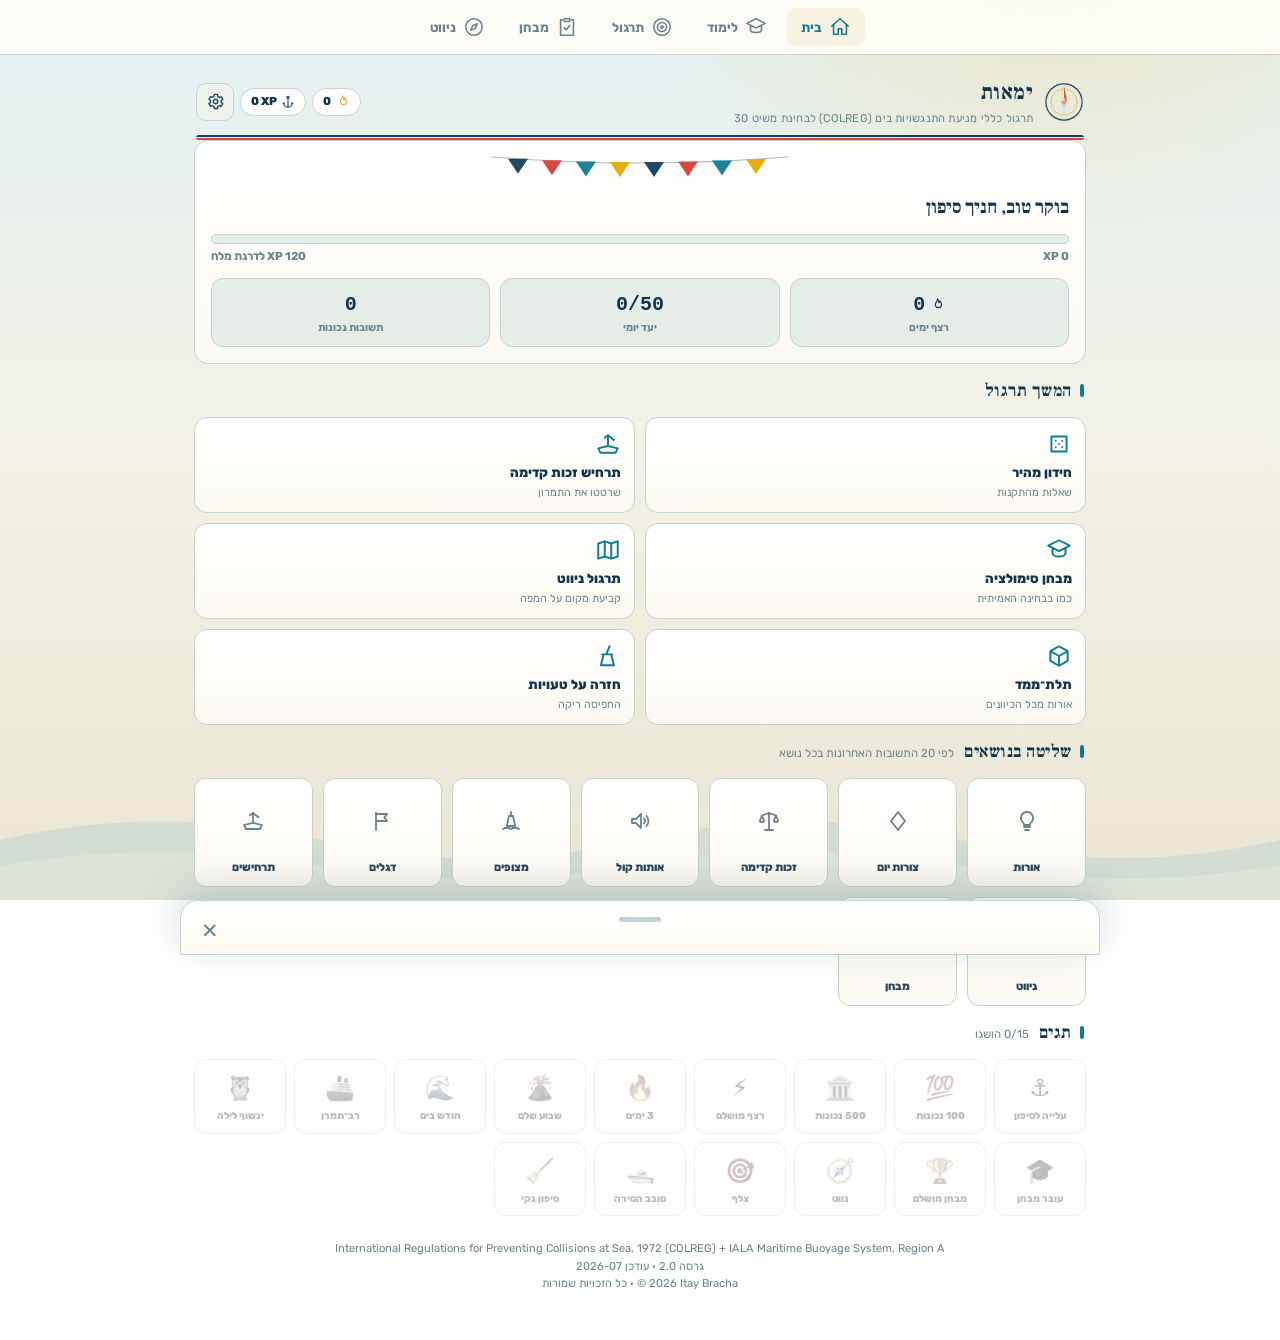
==== index.html @ a681f57c "just a massive overhull [WIP]" ====
<!doctype html>
<html lang="he" dir="rtl" data-theme="ocean">
<head>
<meta charset="utf-8">
<meta name="viewport" content="width=device-width, initial-scale=1, viewport-fit=cover">
<meta name="theme-color" content="#081521">
<meta name="apple-mobile-web-app-capable" content="yes">
<meta name="mobile-web-app-capable" content="yes">
<meta name="apple-mobile-web-app-status-bar-style" content="black-translucent">
<meta name="apple-mobile-web-app-title" content="ימאות">
<title>ימאות — לומדת משיט</title>
<meta name="author" content="Itay Bracha">
<meta name="copyright" content="© 2026 Itay Bracha">
<link rel="manifest" href="manifest.webmanifest">
<link rel="preload" href="fonts/rubik-hebrew.woff2" as="font" type="font/woff2" crossorigin>
<link rel="preload" href="fonts/rubik-latin.woff2" as="font" type="font/woff2" crossorigin>
<link rel="preload" href="fonts/frl-hebrew.woff2" as="font" type="font/woff2" crossorigin>
<link rel="stylesheet" href="css/app.css">
<link rel="icon" href="data:image/svg+xml,%3Csvg xmlns='http://www.w3.org/2000/svg' viewBox='0 0 64 64'%3E%3Crect width='64' height='64' rx='14' fill='%23081521'/%3E%3Ccircle cx='32' cy='32' r='20' fill='none' stroke='%23D9A441' stroke-width='2.5'/%3E%3Cpolygon points='32,12 37,32 32,52 27,32' fill='%23ff3b30'/%3E%3Cpolygon points='32,12 27,32 32,32' fill='%23fff4d6'/%3E%3Cpolygon points='12,32 32,27 52,32 32,37' fill='%2322d07a' opacity='.85'/%3E%3C/svg%3E">
<link rel="apple-touch-icon" href="apple-touch-icon.png">
</head>
<body>

<div class="waves" aria-hidden="true">
  <!-- הגל מחזורי בדיוק (מחזור 360, רוחב 1440): הזזה של 50% נוחתת על תבנית זהה — לולאה חלקה -->
  <svg viewBox="0 0 1440 110" preserveAspectRatio="none">
    <path d="M0,60 c60,-18 120,-18 180,0 c60,18 120,18 180,0 c60,-18 120,-18 180,0 c60,18 120,18 180,0 c60,-18 120,-18 180,0 c60,18 120,18 180,0 c60,-18 120,-18 180,0 c60,18 120,18 180,0 L1440,110 L0,110 Z"
      fill="var(--water-line)" opacity=".45"/>
  </svg>
  <svg class="w2" viewBox="0 0 1440 110" preserveAspectRatio="none">
    <path d="M0,70 c60,-13 120,-13 180,0 c60,13 120,13 180,0 c60,-13 120,-13 180,0 c60,13 120,13 180,0 c60,-13 120,-13 180,0 c60,13 120,13 180,0 c60,-13 120,-13 180,0 c60,13 120,13 180,0 L1440,110 L0,110 Z"
      fill="var(--sea3)" opacity=".7"/>
  </svg>
</div>

<nav class="tabs" id="tabs" role="tablist"></nav>

<div class="wrap">
  <header class="app">
    <svg class="rose" viewBox="0 0 64 64" aria-hidden="true">
      <circle cx="32" cy="32" r="29" fill="none" stroke="#24486a" stroke-width="2"/>
      <circle cx="32" cy="32" r="21" fill="none" stroke="#d9a441" stroke-width="1.4" opacity=".7"/>
      <polygon points="32,6 37,32 32,40 27,32" fill="#ff3b30"/>
      <polygon points="32,6 27,32 32,32" fill="#fff4d6"/>
      <polygon points="32,58 27,32 32,24 37,32" fill="#cfdcea" opacity=".8"/>
      <circle cx="32" cy="32" r="3" fill="#d9a441"/>
    </svg>
    <div>
      <h1>ימאות</h1>
      <p id="subtitle"></p>
    </div>
    <div class="hgrow"></div>
    <div class="hud" id="hud"></div>
  </header>

  <div id="subnav"></div>
  <main id="view" role="main"></main>

  <footer class="app" id="footer"></footer>
</div>

<div class="sheet-back" id="sheetBack"></div>
<div class="sheet" id="sheet" role="dialog" aria-modal="true" aria-labelledby="sheetTitle">
  <button class="close" id="sheetClose" aria-label="סגירה">✕</button>
  <div class="grip"></div>
  <h3 id="sheetTitle"></h3>
  <div id="sheetBody"></div>
</div>

<div id="toasts" aria-live="polite"></div>
<canvas id="confetti" aria-hidden="true"></canvas>

<script src="rules.js"></script>
<script src="js/data/exam-bank.js"></script>
<script src="js/data/figures.js"></script>
<script src="js/data/navdata.js"></script>
<script src="js/core.js"></script>
<script src="js/update.js"></script>
<script src="js/draw.js"></script>
<script src="js/views/home.js"></script>
<script src="js/views/study.js"></script>
<script src="js/views/boat3d.js"></script>
<script src="js/views/marks.js"></script>
<script src="js/views/sounds.js"></script>
<script src="js/views/flags.js"></script>
<script src="js/views/quiz.js"></script>
<script src="js/views/scenarios.js"></script>
<script src="js/views/review.js"></script>
<script src="js/views/exam.js"></script>
<script src="js/views/nav.js"></script>
<script>App.start();</script>
</body>
</html>
---- css/app.css ----
/* ============================================================================
   ימאות — עיצוב ראשי. שלוש ערכות נושא: ocean (כהה), paper (מפה בהירה),
   night (משמרת לילה — אדום, שומר ראיית לילה).
   ========================================================================== */

/* גופנים (SIL Open Font License) — מוטמעים מקומית לעבודה לא-מקוונת.
   Rubik — גוף/ממשק (מעוגל וחם); Suez One — כותרות (תצוגה, אופי של כרזת ים). */
@font-face{
  font-family:'Rubik'; font-style:normal; font-weight:300 900; font-display:swap;
  src:url('../fonts/rubik-hebrew.woff2') format('woff2');
  unicode-range:U+0307-0308,U+0590-05FF,U+200C-2010,U+20AA,U+25CC,U+FB1D-FB4F;
}
@font-face{
  font-family:'Rubik'; font-style:normal; font-weight:300 900; font-display:swap;
  src:url('../fonts/rubik-latin.woff2') format('woff2');
}
@font-face{
  font-family:'Frank Ruhl Libre'; font-style:normal; font-weight:300 900; font-display:swap;
  src:url('../fonts/frl-hebrew.woff2') format('woff2');
  unicode-range:U+0307-0308,U+0590-05FF,U+200C-2010,U+20AA,U+25CC,U+FB1D-FB4F;
}
@font-face{
  font-family:'Frank Ruhl Libre'; font-style:normal; font-weight:300 900; font-display:swap;
  src:url('../fonts/frl-latin.woff2') format('woff2');
}

/* זהות אחת — "רגטה" — בשני מצבים: כהה (ocean) ובהיר (paper).
   אותה משפחת צבעים: נייבי עמוק, טורקיז-ים, אדום-איתות, קצף וחול. */
:root, [data-theme="ocean"]{
  --abyss:#071522; --sea:#0d2231; --sea2:#122c3f; --sea3:#173649;
  --line:#24465c; --brass:#2fb3c9; --brass-dim:#1e7f91; --brass-ink:#04222a;
  --parchment:#eaf3f2; --ink:#c8dbe2; --ink-dim:#7f9aa6;
  --port:#ff5147; --stbd:#2fd58a; --whitelight:#fff4d6; --yellow:#ffcf4d;
  --good:#2fd58a; --good-bg:rgba(47,213,138,.13); --bad:#ff5147; --bad-bg:rgba(255,81,71,.12);
  --info:#4aa3ff; --focus:#2fb3c9;
  --card-grad:linear-gradient(180deg,#122c3f,#0d2231);
  --bg:radial-gradient(55% 38% at 82% -6%, rgba(140,190,225,.14), transparent 60%),
       linear-gradient(180deg,#071522 0%,#0b2233 55%,#0c2030 100%);
  --stage-bg:#04101d; --water:#06283d; --water-line:#0e3a55;
  --tabbar-bg:rgba(7,20,32,.92); --sheet-shadow:0 -10px 40px rgba(0,0,0,.5);
  --scnA:#4aa3ff; --scnB:#ff9f43;
  --rib1:#2fb3c9; --rib2:#ff5147;
  --r:14px; --maxw:920px;
  --font: "Rubik",system-ui,-apple-system,"Segoe UI","Helvetica Neue","Arial Hebrew","Noto Sans Hebrew",Arial,sans-serif;
  --display: "Frank Ruhl Libre","Rubik","Arial Hebrew",serif;
  --mono: ui-monospace,"SF Mono","Cascadia Mono","Consolas",monospace;
}
/* "רגטה" — קיץ ים-תיכוני: לבן-קצף, נייבי עמוק, טורקיז-ים ואדום-איתות */
[data-theme="paper"]{
  --abyss:#e6ece7; --sea:#fdfbf4; --sea2:#ffffff; --sea3:#eef3ec;
  --line:#c4d2d3; --brass:#0e7d94; --brass-dim:#79aeb9; --brass-ink:#ffffff;
  --parchment:#12354d; --ink:#28465c; --ink-dim:#69838f;
  --port:#d6403a; --stbd:#0e8a50; --whitelight:#16405e; --yellow:#e8a800;
  --good:#0e8a50; --good-bg:rgba(14,138,80,.10); --bad:#d6403a; --bad-bg:rgba(214,64,58,.08);
  --info:#1273a8; --focus:#0e7d94;
  --card-grad:linear-gradient(180deg,#ffffff,#fbf9f1);
  --bg:radial-gradient(55% 38% at 82% -6%, rgba(255,205,110,.38), transparent 62%),
       linear-gradient(180deg,#e2f0f2 0%,#f3f2e6 48%,#ebe6d3 100%);
  --stage-bg:#0a1c2c; --water:#bfe0e8; --water-line:#7fb8c9;
  --tabbar-bg:rgba(253,252,246,.94); --sheet-shadow:0 -10px 40px rgba(30,60,80,.18);
  --scnA:#0d5a9e; --scnB:#a34d00;
  --rib1:#16405e; --rib2:#d6403a;
}

*{box-sizing:border-box}
html,body{margin:0;padding:0}
html{scroll-behavior:smooth}
::selection{background:var(--brass);color:var(--brass-ink)}
nav.tabs,.subnav,.btn,.chip,.iconbtn,.seg,.opt,.quick,.tile,.hud{-webkit-user-select:none;user-select:none;-webkit-touch-callout:none}
.ic{vertical-align:-3px;flex:0 0 auto}
body{
  background:var(--bg) fixed;
  color:var(--ink); font-family:var(--font); line-height:1.55;
  -webkit-text-size-adjust:100%; overflow-x:hidden;
  -webkit-tap-highlight-color:transparent;
}
.wrap{max-width:var(--maxw);margin:0 auto;padding:0 14px;
  padding-bottom:calc(84px + env(safe-area-inset-bottom));}
a{color:var(--brass)}
button{touch-action:manipulation}

/* ---------- animated waves backdrop ----------
   חשוב: left:0 מפורש — בדף RTL אלמנט מוחלט ברוחב 200% נצמד לימין,
   וההזזה חושפת קצה "חתוך". העוגן השמאלי + נתיב מחזורי = לולאה חלקה. */
.waves{position:fixed;left:0;right:0;bottom:0;height:96px;z-index:0;pointer-events:none;opacity:.5;overflow:hidden}
.waves svg{position:absolute;left:0;bottom:-8px;width:200%;height:100%;animation:waveslide 18s linear infinite}
.waves svg.w2{animation:waveslide2 26s linear infinite;opacity:.6;bottom:-20px}
@keyframes waveslide{from{transform:translateX(0)}to{transform:translateX(-50%)}}
@keyframes waveslide2{from{transform:translateX(-50%)}to{transform:translateX(0)}}
.wrap,nav.tabs,.sheet,.sheet-back,#toasts{position:relative;z-index:1}

/* ---------- header ---------- */
header.app{display:flex;align-items:center;gap:11px;padding:14px 2px 12px;
  padding-top:calc(14px + env(safe-area-inset-top,0px));position:relative}
/* "סרט הדגלים" — פס כפול בסגנון חולצת מלחים, חתימת העיצוב של האפליקציה */
header.app::after{content:"";position:absolute;inset-inline:2px;bottom:0;height:5px;border-radius:3px;
  background:linear-gradient(180deg,var(--rib1) 0 2px,transparent 2px 3px,var(--rib2) 3px 5px)}
header.app .rose{width:40px;height:40px;flex:0 0 auto;animation:rosewobble 9s ease-in-out infinite}
@keyframes rosewobble{0%,100%{transform:rotate(-4deg)}50%{transform:rotate(5deg)}}
header.app h1{font-size:1.34rem;margin:0;font-family:var(--display);font-weight:800;letter-spacing:.02em;color:var(--parchment)}
header.app p{margin:1px 0 0;font-size:.7rem;color:var(--ink-dim);letter-spacing:.02em}
header.app .hgrow{flex:1}
.hud{display:flex;align-items:center;gap:6px}
.hud .pill{display:flex;align-items:center;gap:4px;font-size:.72rem;font-weight:800;
  color:var(--parchment);background:var(--sea2);border:1px solid var(--line);
  border-radius:999px;padding:4px 10px;white-space:nowrap}
.hud .pill .ico{font-size:.85rem;line-height:1}
.hud .pill.flame .ic{animation:flame 1.6s ease-in-out infinite;color:#ff9f43}
.hud .pill.flame .ico{animation:flame 1.6s ease-in-out infinite}
@keyframes flame{0%,100%{transform:scale(1) rotate(-3deg)}50%{transform:scale(1.18) rotate(4deg)}}
.iconbtn{width:38px;height:38px;border-radius:10px;border:1px solid var(--line);background:var(--sea3);
  color:var(--ink);font-size:1.05rem;cursor:pointer;flex:0 0 auto;display:inline-flex;
  align-items:center;justify-content:center;transition:transform .08s,border-color .15s}
.iconbtn:active{transform:scale(.93)}

/* ---------- bottom tab bar ---------- */
nav.tabs{
  position:fixed;left:0;right:0;bottom:0;z-index:40;
  display:flex;justify-content:center;gap:2px;
  background:var(--tabbar-bg);backdrop-filter:blur(12px);-webkit-backdrop-filter:blur(12px);
  border-top:1px solid var(--line);
  padding:6px 6px calc(6px + env(safe-area-inset-bottom));
}
nav.tabs button{
  flex:1 1 0;max-width:120px;background:none;border:0;color:var(--ink-dim);
  font-family:inherit;font-size:.64rem;font-weight:700;cursor:pointer;
  display:flex;flex-direction:column;align-items:center;gap:3px;
  padding:5px 2px;border-radius:10px;transition:color .15s,background .15s,transform .1s;
  position:relative;
}
nav.tabs button svg{width:22px;height:22px;stroke:currentColor;fill:none;stroke-width:1.7}
nav.tabs button[aria-selected="true"]{color:var(--brass);background:rgba(217,164,65,.10)}
nav.tabs button:active{transform:scale(.94)}
nav.tabs button:focus-visible{outline:2px solid var(--focus);outline-offset:2px}

/* ---------- sub navigation (chips) ---------- */
.subnav{display:flex;gap:6px;overflow-x:auto;padding:4px 2px 10px;scrollbar-width:none;-webkit-overflow-scrolling:touch}
.subnav::-webkit-scrollbar{display:none}
.subnav button{flex:0 0 auto;font-family:inherit;font-size:.78rem;font-weight:700;cursor:pointer;
  border-radius:999px;border:1px solid var(--line);background:var(--sea2);color:var(--ink-dim);
  padding:8px 15px;transition:all .15s;display:flex;align-items:center;gap:5px}
.subnav button[aria-selected="true"]{background:var(--brass);
  border-color:var(--brass);color:var(--brass-ink)}
.subnav button:active{transform:scale(.95)}

/* ---------- view transitions ---------- */
.view-enter{animation:fadeup .28s cubic-bezier(.2,.8,.3,1)}
@keyframes fadeup{from{opacity:0;transform:translateY(10px)}to{opacity:1;transform:none}}
@keyframes pop{0%{transform:scale(.6);opacity:0}70%{transform:scale(1.06)}100%{transform:scale(1);opacity:1}}
@keyframes shake{0%,100%{transform:none}25%{transform:translateX(4px)}75%{transform:translateX(-4px)}}
.shake{animation:shake .3s ease-in-out 2}

/* ---------- generic ---------- */
.section-title{display:flex;align-items:baseline;gap:10px;margin:14px 2px 12px;flex-wrap:wrap}
.section-title h2{font-size:1.08rem;margin:0;color:var(--parchment);font-family:var(--display);font-weight:700;letter-spacing:.03em}
.section-title h2::before{content:"";display:inline-block;width:4px;height:13px;border-radius:2px;
  background:var(--brass);margin-inline-end:8px;vertical-align:-1px}
.section-title .hint{font-size:.72rem;color:var(--ink-dim)}
.card{background:var(--card-grad);border:1px solid var(--line);border-radius:var(--r)}
.muted{color:var(--ink-dim)}
.ref{font-family:var(--mono);font-size:.7rem;color:var(--brass);
  background:rgba(217,164,65,.10);border:1px solid var(--brass-dim);
  padding:1px 7px;border-radius:999px;white-space:nowrap}
.btn{font-family:inherit;font-size:.86rem;font-weight:700;cursor:pointer;
  border-radius:11px;border:1px solid var(--line);background:var(--sea3);color:var(--ink);
  padding:11px 16px;transition:transform .08s,background .15s,border-color .15s;min-height:42px;
  display:inline-flex;align-items:center;justify-content:center;gap:6px}
.btn:active{transform:translateY(1px) scale(.98)}
.btn.primary{background:var(--brass);color:var(--brass-ink);border-color:var(--brass);
  box-shadow:0 1px 2px rgba(0,0,0,.18)}
.btn.ghost{background:transparent}
.btn.mini{font-size:.74rem;padding:6px 12px;min-height:32px}
.btn:focus-visible,button:focus-visible{outline:2px solid var(--focus);outline-offset:2px}
.btn[disabled]{opacity:.45;cursor:default}
.row{display:flex;gap:8px;flex-wrap:wrap;align-items:center}
.grow{flex:1}

/* ---------- tiles / gallery ---------- */
.grid{display:grid;grid-template-columns:repeat(auto-fill,minmax(150px,1fr));gap:10px}
.grid.small{grid-template-columns:repeat(auto-fill,minmax(120px,1fr))}
.tile{cursor:pointer;text-align:center;padding:8px;border-radius:12px;
  background:var(--card-grad);border:1px solid var(--line);
  transition:transform .12s,border-color .15s,box-shadow .15s;position:relative}
.tile:hover{border-color:var(--brass-dim);transform:translateY(-2px)}
.tile:active{transform:scale(.97)}
.tile[aria-current="true"]{border-color:var(--brass);box-shadow:0 0 0 1px var(--brass) inset}
.tile svg{width:100%;height:88px;display:block}
.tile .nm{font-size:.74rem;font-weight:700;margin-top:4px;color:var(--ink)}
.tile .mastery{position:absolute;top:6px;inset-inline-start:6px;width:9px;height:9px;border-radius:50%;
  background:var(--line)}
.tile .mastery.m1{background:var(--yellow)}.tile .mastery.m2{background:var(--good)}
.flagtile .flagimg{padding:10px 14px 4px}
.flagtile .flagimg svg{height:auto;width:100%;filter:drop-shadow(0 1px 2px rgba(0,0,0,.4))}

/* segmented toggle */
.seg{display:inline-flex;background:var(--abyss);border:1px solid var(--line);border-radius:11px;padding:3px;gap:2px}
.seg button{border:0;background:none;color:var(--ink-dim);font-family:inherit;font-weight:700;
  font-size:.8rem;padding:8px 15px;border-radius:8px;cursor:pointer;transition:background .15s,color .15s}
.seg button[aria-pressed="true"]{background:var(--sea3);color:var(--parchment)}

.detail{padding:14px;margin-top:12px}
.detail .stage{border-radius:12px;overflow:hidden;border:1px solid var(--line);background:var(--stage-bg)}
.detail .stage svg{display:block;width:100%;height:auto}
.detail h3{margin:.6em 0 .2em;font-size:1.05rem;color:var(--parchment);font-family:var(--display);font-weight:700}
.detail .sum{font-size:.9rem}
.detail .tip{font-size:.82rem;background:rgba(217,164,65,.08);border:1px solid var(--brass-dim);
  border-radius:10px;padding:9px 12px;margin-top:10px;color:var(--parchment)}
.clickhint{font-size:.72rem;color:var(--ink-dim);text-align:center;margin:8px 0 2px}

/* hot (clickable signal) */
.nf-hot{cursor:pointer}
.nf-hot:hover .nf-halo,.nf-hot:focus .nf-halo{opacity:.85}
.nf-hot:focus{outline:none}
.nf-hot:focus-visible{outline:2px solid var(--focus)}
.nf-halo{opacity:.5}
[data-mode="day"] .nf-light{opacity:.13}
[data-mode="night"] .nf-shape{opacity:.13}

/* ---------- sounds ---------- */
.sound-card{padding:14px;display:flex;flex-direction:column;gap:8px}
.pattern{font-family:var(--mono);font-size:1.7rem;letter-spacing:.18em;color:var(--whitelight)}
.sound-card .meaning{font-size:.9rem}
.pattern .beep{display:inline-block}
.pattern .beep.on{animation:pop .2s}

/* ---------- quiz ---------- */
.quiz{padding:16px;margin-top:8px}
.quiz .scorebar{display:flex;justify-content:space-between;align-items:center;font-size:.78rem;color:var(--ink-dim);margin-bottom:10px;gap:8px;flex-wrap:wrap}
.quiz .qtext{font-size:1.04rem;font-weight:700;color:var(--parchment);margin:4px 0 12px;text-wrap:balance}
.quiz .visual{border:1px solid var(--line);border-radius:12px;background:var(--stage-bg);margin-bottom:12px;overflow:hidden}
.quiz .visual svg{display:block;width:100%;height:auto;max-height:240px}
.opt{display:block;width:100%;text-align:right;margin:7px 0;padding:12px 14px;border-radius:11px;
  border:1px solid var(--line);background:var(--sea3);color:var(--ink);font-family:inherit;
  font-size:.9rem;cursor:pointer;transition:background .12s,border-color .12s,transform .08s;min-height:44px}
.opt:hover{border-color:var(--brass-dim)}
.opt:active{transform:scale(.99)}
.opt:disabled{cursor:default}
.opt.correct{background:var(--good-bg);border-color:var(--good);color:var(--parchment);animation:pop .3s}
.opt.wrong{background:var(--bad-bg);border-color:var(--bad);color:var(--parchment)}
.explain{margin-top:12px;padding:12px;border-radius:11px;background:var(--abyss);border:1px solid var(--line);font-size:.86rem}
.explain .lbl{font-weight:800;color:var(--brass);font-size:.78rem;letter-spacing:.04em}
.topicpill{font-size:.68rem;font-family:var(--mono);color:var(--ink-dim);border:1px solid var(--line);padding:1px 7px;border-radius:999px;white-space:nowrap}
.combo{font-weight:900;color:var(--brass);animation:pop .35s}

/* ---------- scenarios ---------- */
.board{border:1px solid var(--line);border-radius:14px;overflow:hidden;background:var(--water);touch-action:none;position:relative}
.board svg{display:block;width:100%;height:auto}
.board .windovl{position:absolute;inset:0;width:100%;height:100%;pointer-events:none}
.scn-head{display:flex;align-items:center;gap:8px;justify-content:space-between;margin:4px 2px 10px}
.scn-head .t{font-weight:800;color:var(--parchment);font-size:.92rem}
.typesel{margin:0 2px 4px;border:1px solid var(--line);border-radius:11px;background:var(--sea);overflow:hidden}
.typesel summary{cursor:pointer;padding:10px 12px;font-size:.82rem;font-weight:700;color:var(--ink);list-style:none}
.typesel summary::-webkit-details-marker{display:none}
.typesel summary::before{content:"▾ ";color:var(--brass)}
.typesel[open] summary::before{content:"▴ "}
.chipbar{display:flex;flex-wrap:wrap;gap:6px;padding:0 12px 4px}
.chip{font-family:inherit;font-size:.74rem;font-weight:700;cursor:pointer;border-radius:999px;
  border:1px solid var(--line);background:var(--abyss);color:var(--ink-dim);padding:7px 12px;transition:all .12s;min-height:32px;
  display:inline-flex;align-items:center;gap:5px}
.chip[aria-pressed="true"]{background:rgba(217,164,65,.16);border-color:var(--brass);color:var(--parchment)}
.spd{display:flex;align-items:center;gap:10px;margin:12px 2px 0;font-size:.8rem;font-weight:700;color:var(--ink-dim)}
.spd input[type=range]{flex:1;accent-color:var(--brass);max-width:260px;min-height:30px}
.spd .val{font-family:var(--mono);color:var(--parchment);min-width:34px}
.verdict{margin-top:10px;padding:11px 14px;border-radius:11px;font-weight:800;text-align:center;display:none}
.verdict.show{display:block;animation:fadeup .25s}
.verdict.safe{background:var(--good-bg);border:1px solid var(--good);color:var(--parchment)}
.verdict.hit{background:var(--bad-bg);border:1px solid var(--bad);color:var(--parchment)}
.verdict .evtop{font-size:1rem;margin-bottom:10px}
.evgrid{display:grid;grid-template-columns:1fr 1fr;gap:10px;margin-bottom:8px}
.evcol{background:rgba(0,0,0,.20);border:1px solid var(--line);border-radius:10px;padding:9px;text-align:right}
[data-theme="paper"] .evcol{background:rgba(255,255,255,.35)}
.evhead{font-weight:800;font-size:.8rem;margin-bottom:7px;line-height:1.3}
.chk{display:flex;gap:7px;align-items:flex-start;font-size:.8rem;font-weight:600;margin:5px 0;text-align:right}
.chk.ok{color:var(--good)}.chk.no{color:var(--bad)}
.chk>span:first-child{flex:0 0 auto;font-weight:900}
@media(max-width:520px){.evgrid{grid-template-columns:1fr}}

/* ---------- exam ---------- */
.exam-timer{font-family:var(--mono);font-weight:800;font-size:1rem;color:var(--parchment)}
.exam-timer.low{color:var(--bad);animation:flame 1s infinite}
.exam-prog{height:6px;border-radius:3px;background:var(--abyss);overflow:hidden;margin:8px 0}
.exam-prog>div{height:100%;background:var(--brass);border-radius:3px;transition:width .3s}
.exam-nav{display:flex;gap:5px;flex-wrap:wrap;margin-top:10px}
.exam-nav button{width:34px;height:34px;border-radius:8px;border:1px solid var(--line);background:var(--sea2);
  color:var(--ink-dim);font-family:var(--mono);font-size:.72rem;font-weight:700;cursor:pointer}
.exam-nav button.answered{background:var(--sea3);color:var(--parchment);border-color:var(--brass-dim)}
.exam-nav button.current{border-color:var(--brass);color:var(--brass)}
.exam-nav button.flagged::after{content:"⚑";position:relative;top:-1px;color:var(--yellow);font-size:.6rem}
.bigscore{font-size:2.6rem;font-weight:800;text-align:center;margin:6px 0;font-family:var(--display)}
.bigscore.pass{color:var(--good)}.bigscore.fail{color:var(--bad)}

/* ---------- home / progress ---------- */
.hero{padding:16px;display:flex;flex-direction:column;gap:12px}
.hero .greet{font-size:1.18rem;font-family:var(--display);font-weight:700;color:var(--parchment)}
.statrow{display:grid;grid-template-columns:repeat(3,1fr);gap:10px}
.stat{background:var(--abyss);border:1px solid var(--line);border-radius:12px;padding:10px;text-align:center}
.stat .v{font-size:1.25rem;font-weight:900;color:var(--parchment);font-family:var(--mono);
  display:flex;align-items:center;justify-content:center;gap:5px}
.stat .l{font-size:.66rem;color:var(--ink-dim);font-weight:700}
.xpbar{height:10px;border-radius:5px;background:var(--abyss);border:1px solid var(--line);overflow:hidden}
.xpbar>div{height:100%;background:var(--brass);transition:width .6s cubic-bezier(.2,.8,.3,1)}
.ranklabel{display:flex;justify-content:space-between;font-size:.72rem;color:var(--ink-dim);font-weight:700;margin-top:4px}
.ring{position:relative;width:74px;height:74px;margin:0 auto}
.ring > svg{transform:rotate(-90deg)}   /* רק טבעת ההתקדמות — לא אייקון שבמרכזה */
.ring .pct{position:absolute;inset:0;display:flex;align-items:center;justify-content:center;
  font-size:.82rem;font-weight:900;color:var(--parchment);font-family:var(--mono)}
.topicgrid{display:grid;grid-template-columns:repeat(auto-fill,minmax(104px,1fr));gap:10px}
.topiccard{background:var(--card-grad);border:1px solid var(--line);border-radius:12px;padding:10px 6px;text-align:center;cursor:pointer;transition:transform .1s}
.topiccard:active{transform:scale(.96)}
.topiccard .tn{font-size:.7rem;font-weight:800;color:var(--ink);margin-top:6px}
.badgegrid{display:grid;grid-template-columns:repeat(auto-fill,minmax(86px,1fr));gap:8px}
.badge{background:var(--card-grad);border:1px solid var(--line);border-radius:12px;padding:10px 4px;text-align:center;opacity:.35;filter:grayscale(.8)}
.badge.earned{opacity:1;filter:none;border-color:var(--brass-dim);animation:pop .4s}
.badge .bi{font-size:1.5rem}
.badge .bn{font-size:.62rem;font-weight:800;color:var(--ink);margin-top:3px;line-height:1.25}
.quickgrid{display:grid;grid-template-columns:1fr 1fr;gap:10px}
.quick{display:flex;flex-direction:column;align-items:flex-start;gap:6px;padding:13px;border-radius:13px;
  border:1px solid var(--line);background:var(--card-grad);cursor:pointer;color:var(--ink);
  font-family:inherit;text-align:right;transition:transform .1s,border-color .15s;min-height:74px}
.quick:active{transform:scale(.97)}
.quick .qi{font-size:1.3rem}
.quick .qt{font-size:.82rem;font-weight:800;color:var(--parchment)}
.quick .qd{font-size:.68rem;color:var(--ink-dim)}

/* ---------- nav (chart) ---------- */
.chartwrap{border:1px solid var(--line);border-radius:14px;overflow:hidden;background:#bcd9e4;touch-action:none;position:relative}
.chartwrap svg{display:block;width:100%;height:auto}
.chart-hud{position:absolute;top:8px;inset-inline-start:8px;display:flex;flex-direction:column;gap:4px;pointer-events:none}
.chart-hud .hudline{background:rgba(8,21,33,.82);color:#ece3ce;font-family:var(--mono);font-size:.72rem;
  font-weight:700;border-radius:8px;padding:4px 9px;backdrop-filter:blur(4px)}
.toolrow{display:flex;gap:6px;overflow-x:auto;padding:10px 2px;scrollbar-width:none}
.toolrow::-webkit-scrollbar{display:none}
.toolrow .btn{flex:0 0 auto}
.navfield{display:flex;align-items:center;gap:8px;font-size:.84rem;font-weight:700;color:var(--ink)}
.navfield input,.navfield select{font-family:var(--mono);font-size:1rem;font-weight:700;background:var(--abyss);
  border:1px solid var(--line);color:var(--parchment);border-radius:9px;padding:9px 10px;width:100%;min-height:44px}
.navfield input:focus{outline:2px solid var(--focus);border-color:var(--brass)}

/* ---------- 3D viewer ---------- */
.viewer3d{border:1px solid var(--line);border-radius:14px;overflow:hidden;background:#04101d;touch-action:none;position:relative}
.viewer3d canvas{display:block;width:100%;height:auto}
.viewer3d .bearing{position:absolute;top:8px;inset-inline-start:10px;font-family:var(--mono);font-size:.78rem;
  font-weight:800;color:#ece3ce;background:rgba(8,21,33,.8);border-radius:8px;padding:4px 10px;pointer-events:none}

/* ---------- bottom sheet ---------- */
.sheet-back{position:fixed;inset:0;background:rgba(3,9,16,.6);backdrop-filter:blur(2px);
  z-index:60;display:none;opacity:0;transition:opacity .2s}
.sheet-back.show{display:block;opacity:1}
.sheet{position:fixed;left:0;right:0;bottom:0;z-index:61;max-width:var(--maxw);margin:0 auto;
  background:var(--card-grad);border:1px solid var(--line);
  border-radius:18px 18px 0 0;padding:16px 18px calc(20px + env(safe-area-inset-bottom));
  transform:translateY(100%);transition:transform .25s cubic-bezier(.2,.8,.2,1);
  box-shadow:var(--sheet-shadow);max-height:82vh;overflow-y:auto;overscroll-behavior:contain}
.sheet.show{transform:translateY(0)}
.sheet .grip{width:42px;height:5px;border-radius:3px;background:var(--line);margin:0 auto 12px}
.sheet h3{margin:0 0 6px;color:var(--parchment);font-size:1.05rem;font-family:var(--display);font-weight:700}
.sheet p{margin:6px 0;font-size:.9rem}
.sheet .close{position:absolute;top:12px;left:14px;background:none;border:0;color:var(--ink-dim);font-size:1.3rem;cursor:pointer;padding:6px}

/* settings rows */
.setrow{display:flex;align-items:center;justify-content:space-between;gap:10px;padding:11px 0;border-bottom:1px solid var(--line)}
.setrow:last-child{border-bottom:0}
.setrow .sl{font-size:.88rem;font-weight:700;color:var(--ink)}
.setrow .sd{font-size:.7rem;color:var(--ink-dim)}
/* דגלוני רגטה (בכרטיס הבית) */
.bunting{display:block;width:min(300px,70%);margin:-4px auto 2px;opacity:.95}

/* ---------- toasts ---------- */
#toasts{position:fixed;top:calc(10px + env(safe-area-inset-top));left:0;right:0;z-index:80;
  display:flex;flex-direction:column;align-items:center;gap:8px;pointer-events:none}
.toast{background:var(--card-grad);border:1px solid var(--brass-dim);color:var(--parchment);
  border-radius:999px;padding:9px 18px;font-size:.84rem;font-weight:800;
  box-shadow:0 6px 24px rgba(0,0,0,.4);animation:toastin .3s cubic-bezier(.2,.8,.3,1);display:flex;gap:7px;align-items:center}
.toast.out{animation:toastout .3s forwards}
@keyframes toastin{from{opacity:0;transform:translateY(-16px) scale(.9)}to{opacity:1;transform:none}}
@keyframes toastout{to{opacity:0;transform:translateY(-16px) scale(.9)}}

/* confetti canvas */
#confetti{position:fixed;inset:0;z-index:90;pointer-events:none}

footer.app{text-align:center;font-size:.7rem;color:var(--ink-dim);padding:24px 0 8px}

/* ---------- desktop ---------- */
@media (min-width:760px){
  nav.tabs{top:0;bottom:auto;border-top:0;border-bottom:1px solid var(--line);padding:8px;gap:6px}
  nav.tabs button{flex:0 0 auto;flex-direction:row;font-size:.82rem;gap:7px;padding:8px 14px}
  .wrap{padding-top:64px;padding-bottom:40px}
  header.app{padding-top:12px}
  .waves{height:150px}
}
@media (prefers-reduced-motion:reduce){
  *{transition:none!important;animation:none!important}
  html{scroll-behavior:auto}
}
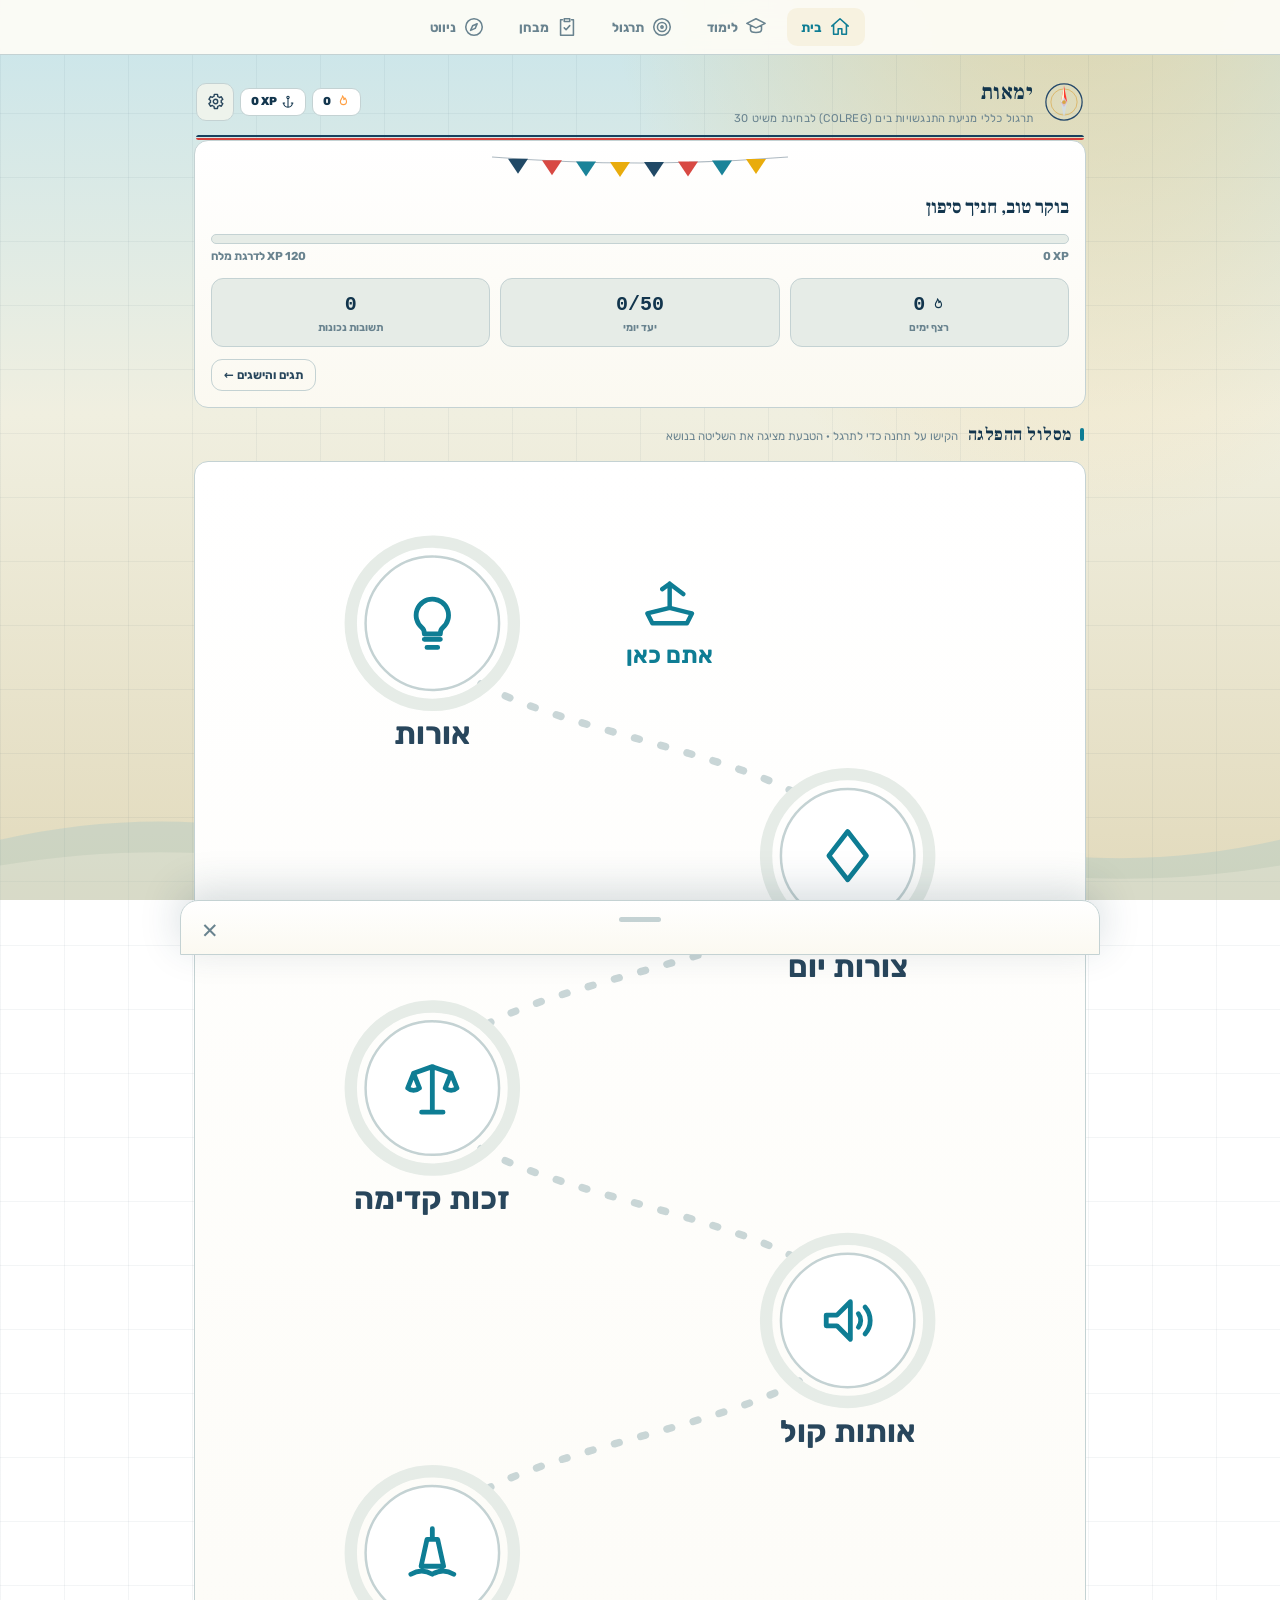
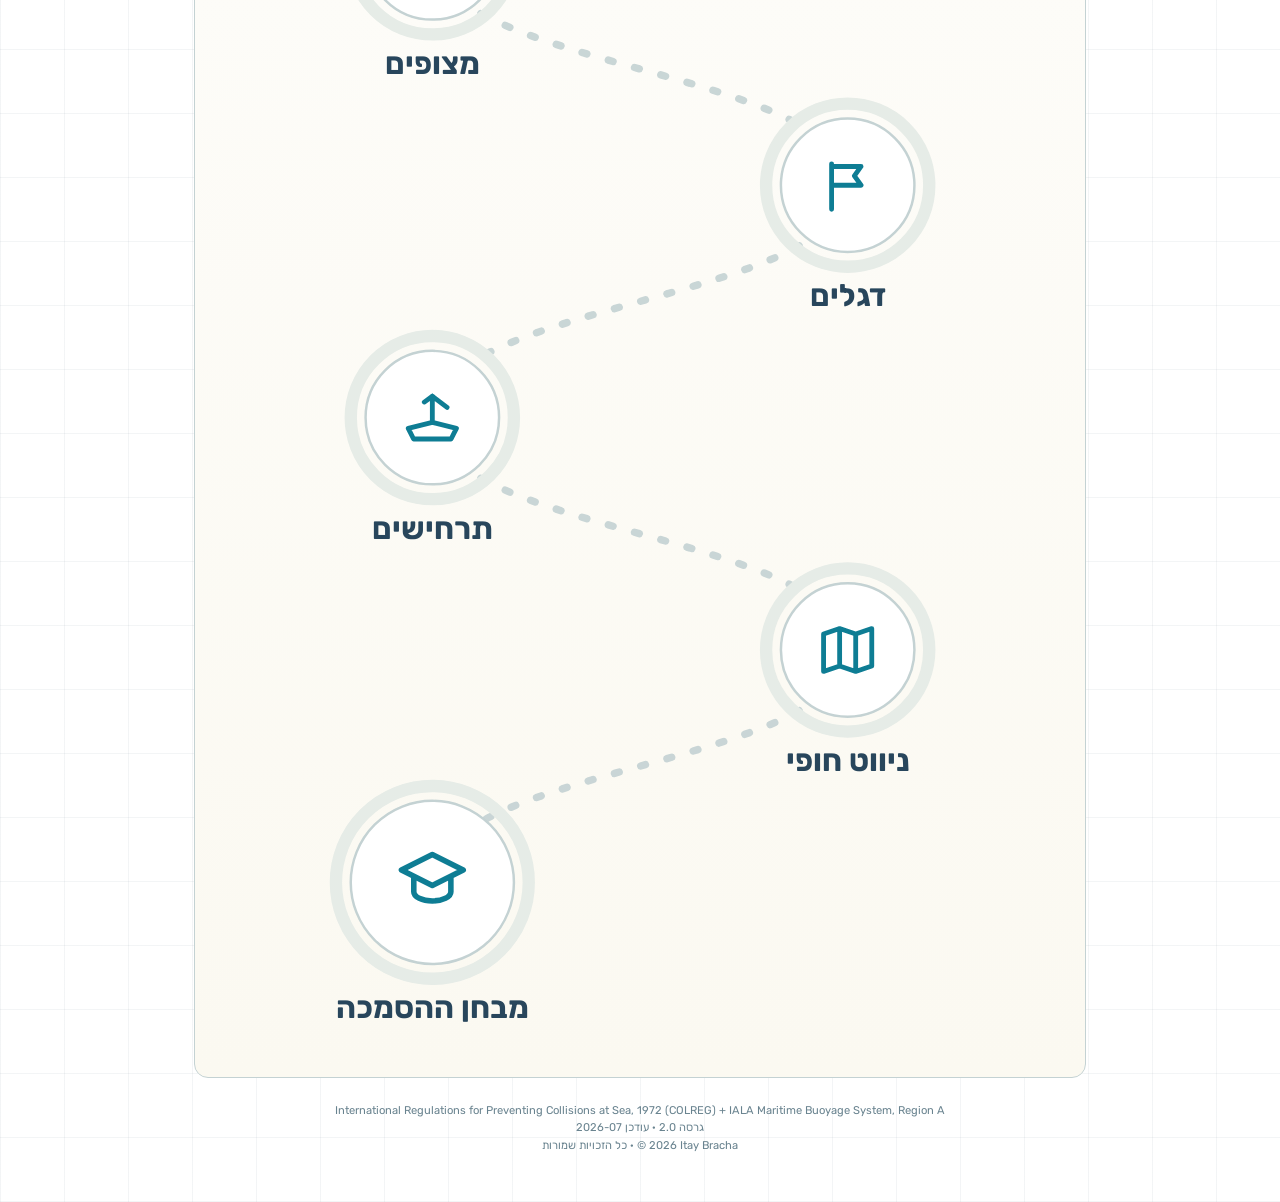
==== commit 639edb7d: "some QA updates" ====
--- a/index.html
+++ b/index.html
@@ -73,12 +73,12 @@
 <script src="rules.js"></script>
 <script src="js/data/exam-bank.js"></script>
 <script src="js/data/figures.js"></script>
+<script src="js/data/figures-img.js"></script>
 <script src="js/data/navdata.js"></script>
 <script src="js/core.js"></script>
 <script src="js/update.js"></script>
 <script src="js/draw.js"></script>
 <script src="js/views/home.js"></script>
-<script src="js/views/study.js"></script>
 <script src="js/views/boat3d.js"></script>
 <script src="js/views/marks.js"></script>
 <script src="js/views/sounds.js"></script>
--- a/css/app.css
+++ b/css/app.css
@@ -34,8 +34,10 @@
   --good:#2fd58a; --good-bg:rgba(47,213,138,.13); --bad:#ff5147; --bad-bg:rgba(255,81,71,.12);
   --info:#4aa3ff; --focus:#2fb3c9;
   --card-grad:linear-gradient(180deg,#122c3f,#0d2231);
-  --bg:radial-gradient(55% 38% at 82% -6%, rgba(140,190,225,.14), transparent 60%),
-       linear-gradient(180deg,#071522 0%,#0b2233 55%,#0c2030 100%);
+  --bg:repeating-linear-gradient(90deg, rgba(150,200,230,.045) 0 1px, transparent 1px 64px),
+       repeating-linear-gradient(0deg, rgba(150,200,230,.045) 0 1px, transparent 1px 64px),
+       radial-gradient(62% 44% at 84% -8%, rgba(150,200,235,.22), transparent 60%),
+       linear-gradient(180deg,#071522 0%,#0d2536 55%,#0c2030 100%);
   --stage-bg:#04101d; --water:#06283d; --water-line:#0e3a55;
   --tabbar-bg:rgba(7,20,32,.92); --sheet-shadow:0 -10px 40px rgba(0,0,0,.5);
   --scnA:#4aa3ff; --scnB:#ff9f43;
@@ -54,8 +56,11 @@
   --good:#0e8a50; --good-bg:rgba(14,138,80,.10); --bad:#d6403a; --bad-bg:rgba(214,64,58,.08);
   --info:#1273a8; --focus:#0e7d94;
   --card-grad:linear-gradient(180deg,#ffffff,#fbf9f1);
-  --bg:radial-gradient(55% 38% at 82% -6%, rgba(255,205,110,.38), transparent 62%),
-       linear-gradient(180deg,#e2f0f2 0%,#f3f2e6 48%,#ebe6d3 100%);
+  /* רקע "מפה ימית": רשת קווי אורך/רוחב עדינה + זוהר שמש + שיפוע שמיים→חול */
+  --bg:repeating-linear-gradient(90deg, rgba(18,53,77,.05) 0 1px, transparent 1px 64px),
+       repeating-linear-gradient(0deg, rgba(18,53,77,.05) 0 1px, transparent 1px 64px),
+       radial-gradient(62% 44% at 84% -8%, rgba(255,190,80,.5), transparent 62%),
+       linear-gradient(180deg,#c8e5eb 0%,#f0efe0 46%,#e2dabc 100%);
   --stage-bg:#0a1c2c; --water:#bfe0e8; --water-line:#7fb8c9;
   --tabbar-bg:rgba(253,252,246,.94); --sheet-shadow:0 -10px 40px rgba(30,60,80,.18);
   --scnA:#0d5a9e; --scnB:#a34d00;
@@ -103,7 +108,7 @@
 .hud{display:flex;align-items:center;gap:6px}
 .hud .pill{display:flex;align-items:center;gap:4px;font-size:.72rem;font-weight:800;
   color:var(--parchment);background:var(--sea2);border:1px solid var(--line);
-  border-radius:999px;padding:4px 10px;white-space:nowrap}
+  border-radius:9px;padding:4px 10px;white-space:nowrap}
 .hud .pill .ico{font-size:.85rem;line-height:1}
 .hud .pill.flame .ic{animation:flame 1.6s ease-in-out infinite;color:#ff9f43}
 .hud .pill.flame .ico{animation:flame 1.6s ease-in-out infinite}
@@ -133,19 +138,26 @@
 nav.tabs button:active{transform:scale(.94)}
 nav.tabs button:focus-visible{outline:2px solid var(--focus);outline-offset:2px}
 
-/* ---------- sub navigation (chips) ---------- */
-.subnav{display:flex;gap:6px;overflow-x:auto;padding:4px 2px 10px;scrollbar-width:none;-webkit-overflow-scrolling:touch}
-.subnav::-webkit-scrollbar{display:none}
-.subnav button{flex:0 0 auto;font-family:inherit;font-size:.78rem;font-weight:700;cursor:pointer;
-  border-radius:999px;border:1px solid var(--line);background:var(--sea2);color:var(--ink-dim);
-  padding:8px 15px;transition:all .15s;display:flex;align-items:center;gap:5px}
-.subnav button[aria-selected="true"]{background:var(--brass);
-  border-color:var(--brass);color:var(--brass-ink)}
-.subnav button:active{transform:scale(.95)}
-
-/* ---------- view transitions ---------- */
+/* ---------- sub navigation ----------
+   לשוניות עם קו תחתון (ולא "גלולות") — מראה עריכתי נקי; עוטפות ולא נגללות */
+.subnav{display:flex;gap:2px;flex-wrap:wrap;padding:0 2px;margin-bottom:12px;
+  border-bottom:1px solid var(--line)}
+.subnav button{flex:0 0 auto;font-family:inherit;font-size:.8rem;font-weight:700;cursor:pointer;
+  border:0;background:none;color:var(--ink-dim);position:relative;
+  padding:9px 10px 11px;transition:color .15s;display:flex;align-items:center;gap:6px}
+.subnav button[aria-selected="true"]{color:var(--parchment)}
+.subnav button[aria-selected="true"] .ic{color:var(--brass)}
+.subnav button[aria-selected="true"]::after{content:"";position:absolute;bottom:-1px;inset-inline:8px;
+  height:3px;border-radius:2px 2px 0 0;background:var(--brass)}
+.subnav button:active{transform:scale(.96)}
+
+/* ---------- view transitions (מעברי מסך כמו באפליקציה) ---------- */
 .view-enter{animation:fadeup .28s cubic-bezier(.2,.8,.3,1)}
+.view-slide-left{animation:slideL .32s cubic-bezier(.2,.8,.3,1)}
+.view-slide-right{animation:slideR .32s cubic-bezier(.2,.8,.3,1)}
 @keyframes fadeup{from{opacity:0;transform:translateY(10px)}to{opacity:1;transform:none}}
+@keyframes slideL{from{opacity:0;transform:translateX(-30px)}to{opacity:1;transform:none}}
+@keyframes slideR{from{opacity:0;transform:translateX(30px)}to{opacity:1;transform:none}}
 @keyframes pop{0%{transform:scale(.6);opacity:0}70%{transform:scale(1.06)}100%{transform:scale(1);opacity:1}}
 @keyframes shake{0%,100%{transform:none}25%{transform:translateX(4px)}75%{transform:translateX(-4px)}}
 .shake{animation:shake .3s ease-in-out 2}
@@ -159,8 +171,8 @@
 .card{background:var(--card-grad);border:1px solid var(--line);border-radius:var(--r)}
 .muted{color:var(--ink-dim)}
 .ref{font-family:var(--mono);font-size:.7rem;color:var(--brass);
-  background:rgba(217,164,65,.10);border:1px solid var(--brass-dim);
-  padding:1px 7px;border-radius:999px;white-space:nowrap}
+  background:transparent;border:1px solid var(--brass-dim);
+  padding:1px 7px;border-radius:6px;white-space:nowrap}
 .btn{font-family:inherit;font-size:.86rem;font-weight:700;cursor:pointer;
   border-radius:11px;border:1px solid var(--line);background:var(--sea3);color:var(--ink);
   padding:11px 16px;transition:transform .08s,background .15s,border-color .15s;min-height:42px;
@@ -239,7 +251,7 @@
 .opt.wrong{background:var(--bad-bg);border-color:var(--bad);color:var(--parchment)}
 .explain{margin-top:12px;padding:12px;border-radius:11px;background:var(--abyss);border:1px solid var(--line);font-size:.86rem}
 .explain .lbl{font-weight:800;color:var(--brass);font-size:.78rem;letter-spacing:.04em}
-.topicpill{font-size:.68rem;font-family:var(--mono);color:var(--ink-dim);border:1px solid var(--line);padding:1px 7px;border-radius:999px;white-space:nowrap}
+.topicpill{font-size:.68rem;font-family:var(--mono);color:var(--ink-dim);border:1px solid var(--line);padding:1px 7px;border-radius:6px;white-space:nowrap}
 .combo{font-weight:900;color:var(--brass);animation:pop .35s}
 
 /* ---------- scenarios ---------- */
@@ -254,10 +266,11 @@
 .typesel summary::before{content:"▾ ";color:var(--brass)}
 .typesel[open] summary::before{content:"▴ "}
 .chipbar{display:flex;flex-wrap:wrap;gap:6px;padding:0 12px 4px}
-.chip{font-family:inherit;font-size:.74rem;font-weight:700;cursor:pointer;border-radius:999px;
-  border:1px solid var(--line);background:var(--abyss);color:var(--ink-dim);padding:7px 12px;transition:all .12s;min-height:32px;
+/* תגיות מרובעות-עדינות (כמו תוויות במפה) במקום גלולות */
+.chip{font-family:inherit;font-size:.74rem;font-weight:700;cursor:pointer;border-radius:7px;
+  border:1px solid var(--line);background:var(--sea2);color:var(--ink-dim);padding:7px 11px;transition:all .12s;min-height:32px;
   display:inline-flex;align-items:center;gap:5px}
-.chip[aria-pressed="true"]{background:rgba(217,164,65,.16);border-color:var(--brass);color:var(--parchment)}
+.chip[aria-pressed="true"]{background:var(--brass);border-color:var(--brass);color:var(--brass-ink)}
 .spd{display:flex;align-items:center;gap:10px;margin:12px 2px 0;font-size:.8rem;font-weight:700;color:var(--ink-dim)}
 .spd input[type=range]{flex:1;accent-color:var(--brass);max-width:260px;min-height:30px}
 .spd .val{font-family:var(--mono);color:var(--parchment);min-width:34px}
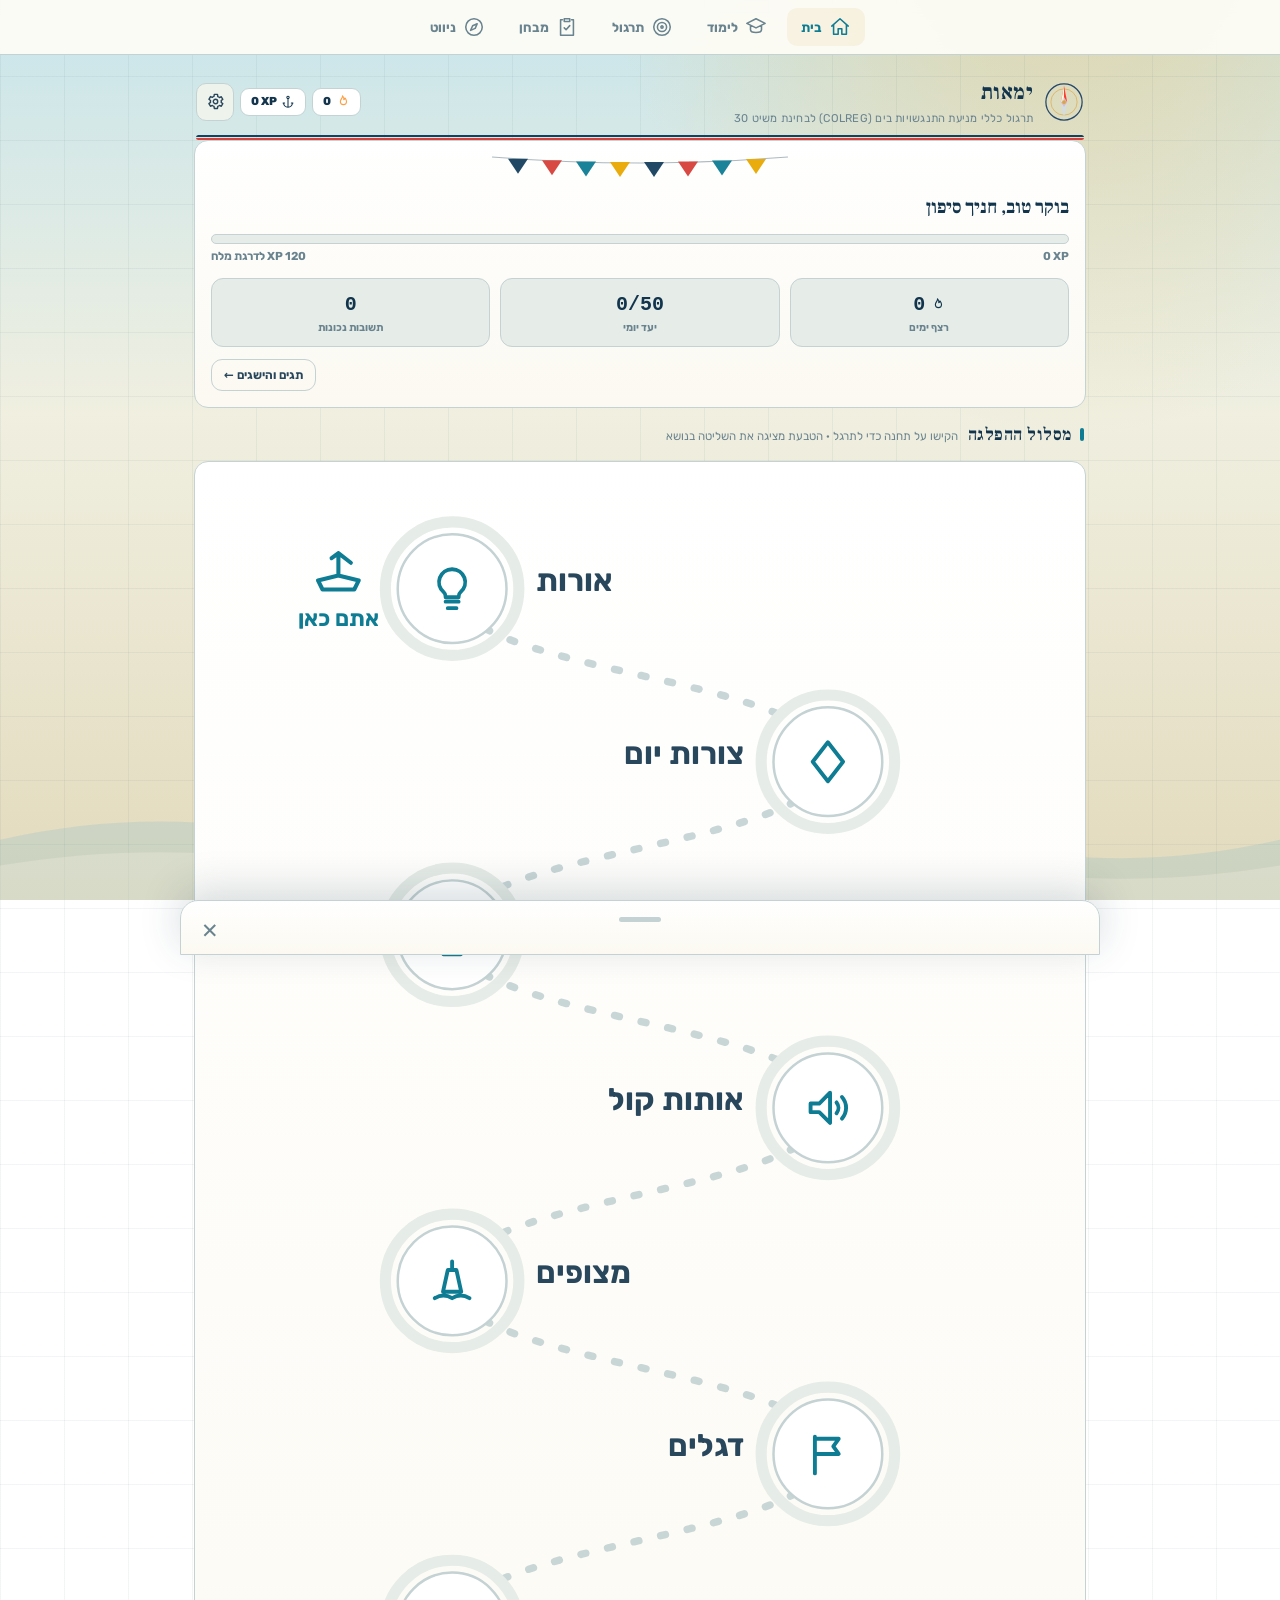
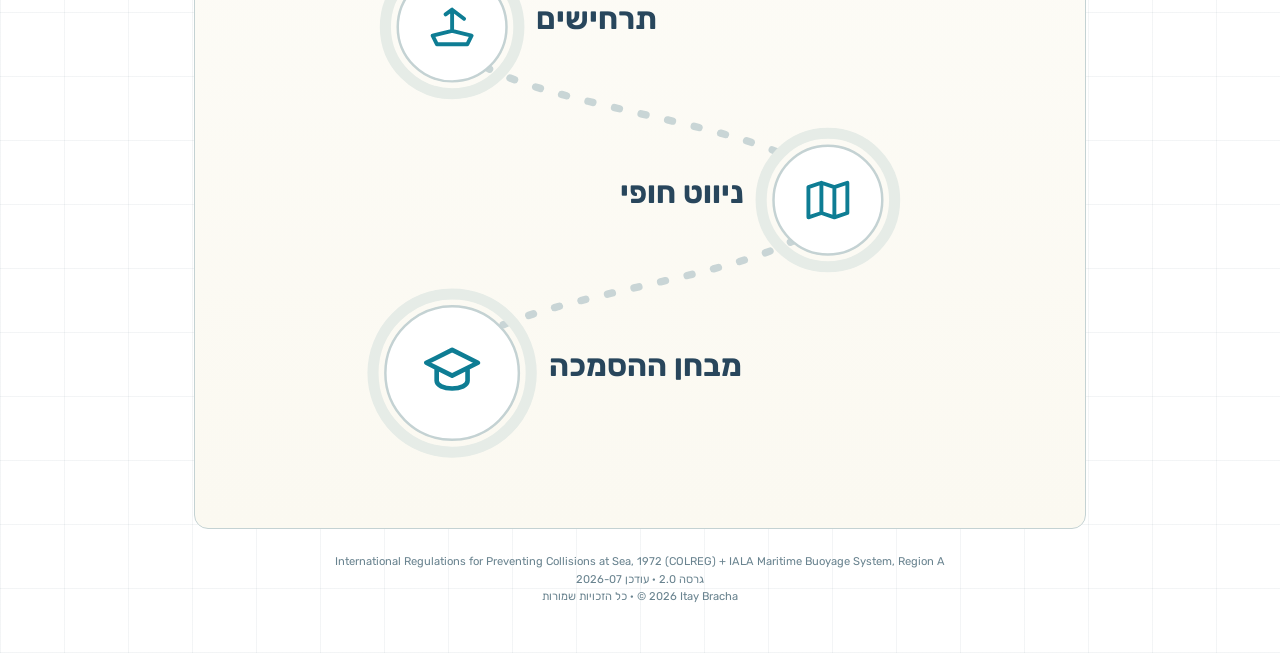
==== commit 947ae12b: "more stuff" ====
--- a/index.html
+++ b/index.html
@@ -74,6 +74,7 @@
 <script src="js/data/exam-bank.js"></script>
 <script src="js/data/figures.js"></script>
 <script src="js/data/figures-img.js"></script>
+<script src="js/data/vessel-figures.js"></script>
 <script src="js/data/navdata.js"></script>
 <script src="js/core.js"></script>
 <script src="js/update.js"></script>
--- a/css/app.css
+++ b/css/app.css
@@ -87,7 +87,10 @@
 /* ---------- animated waves backdrop ----------
    חשוב: left:0 מפורש — בדף RTL אלמנט מוחלט ברוחב 200% נצמד לימין,
    וההזזה חושפת קצה "חתוך". העוגן השמאלי + נתיב מחזורי = לולאה חלקה. */
-.waves{position:fixed;left:0;right:0;bottom:0;height:96px;z-index:0;pointer-events:none;opacity:.5;overflow:hidden}
+/* בטלפון סרגל הלשוניות מכסה את תחתית המסך — הגלים "שוטפים" בעדינות את שולי
+   התוכן ממש מעל הסרגל (שכבה מעל התוכן, שקופה למגע) */
+.waves{position:fixed;left:0;right:0;bottom:calc(52px + env(safe-area-inset-bottom,0px));
+  height:64px;z-index:5;pointer-events:none;opacity:.45;overflow:hidden}
 .waves svg{position:absolute;left:0;bottom:-8px;width:200%;height:100%;animation:waveslide 18s linear infinite}
 .waves svg.w2{animation:waveslide2 26s linear infinite;opacity:.6;bottom:-20px}
 @keyframes waveslide{from{transform:translateX(0)}to{transform:translateX(-50%)}}
@@ -258,6 +261,12 @@
 .board{border:1px solid var(--line);border-radius:14px;overflow:hidden;background:var(--water);touch-action:none;position:relative}
 .board svg{display:block;width:100%;height:auto}
 .board .windovl{position:absolute;inset:0;width:100%;height:100%;pointer-events:none}
+/* נתיב מתוכנן: "נמלים צועדות" אל היעד */
+.board .trk{stroke-dasharray:7 7;animation:trkflow 1s linear infinite}
+@keyframes trkflow{to{stroke-dashoffset:-14}}
+/* ידית גרירה נושמת */
+.board .hpulse{animation:hpulse 1.8s ease-in-out infinite}
+@keyframes hpulse{0%,100%{opacity:.25}50%{opacity:.75}}
 .scn-head{display:flex;align-items:center;gap:8px;justify-content:space-between;margin:4px 2px 10px}
 .scn-head .t{font-weight:800;color:var(--parchment);font-size:.92rem}
 .typesel{margin:0 2px 4px;border:1px solid var(--line);border-radius:11px;background:var(--sea);overflow:hidden}
@@ -399,7 +408,7 @@
   nav.tabs button{flex:0 0 auto;flex-direction:row;font-size:.82rem;gap:7px;padding:8px 14px}
   .wrap{padding-top:64px;padding-bottom:40px}
   header.app{padding-top:12px}
-  .waves{height:150px}
+  .waves{bottom:0;height:150px;z-index:0;opacity:.5}   /* במחשב הלשוניות למעלה — הגלים ברקע התחתית */
 }
 @media (prefers-reduced-motion:reduce){
   *{transition:none!important;animation:none!important}
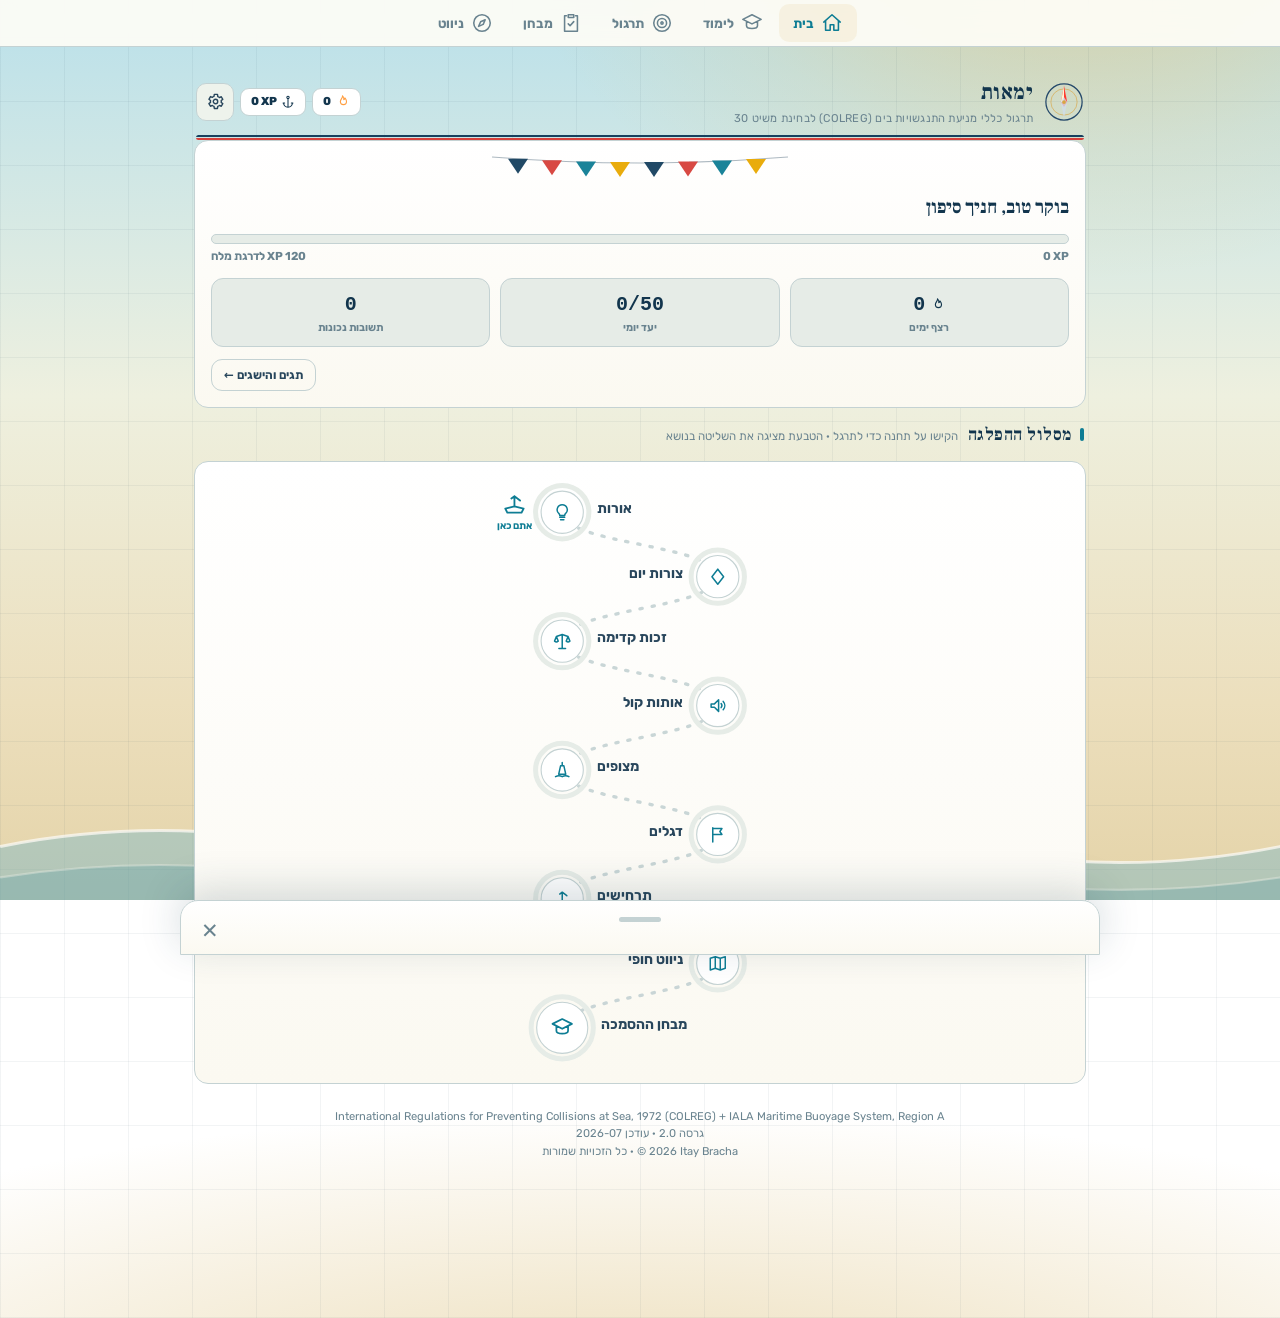
==== commit 9fe4b21a: "senarios re look" ====
--- a/index.html
+++ b/index.html
@@ -24,12 +24,16 @@
 <div class="waves" aria-hidden="true">
   <!-- הגל מחזורי בדיוק (מחזור 360, רוחב 1440): הזזה של 50% נוחתת על תבנית זהה — לולאה חלקה -->
   <svg viewBox="0 0 1440 110" preserveAspectRatio="none">
-    <path d="M0,60 c60,-18 120,-18 180,0 c60,18 120,18 180,0 c60,-18 120,-18 180,0 c60,18 120,18 180,0 c60,-18 120,-18 180,0 c60,18 120,18 180,0 c60,-18 120,-18 180,0 c60,18 120,18 180,0 L1440,110 L0,110 Z"
-      fill="var(--water-line)" opacity=".45"/>
+    <path d="M0,58 c60,-18 120,-18 180,0 c60,18 120,18 180,0 c60,-18 120,-18 180,0 c60,18 120,18 180,0 c60,-18 120,-18 180,0 c60,18 120,18 180,0 c60,-18 120,-18 180,0 c60,18 120,18 180,0 L1440,110 L0,110 Z"
+      fill="var(--water-line)" opacity=".55"/>
+    <path d="M0,58 c60,-18 120,-18 180,0 c60,18 120,18 180,0 c60,-18 120,-18 180,0 c60,18 120,18 180,0 c60,-18 120,-18 180,0 c60,18 120,18 180,0 c60,-18 120,-18 180,0 c60,18 120,18 180,0"
+      fill="none" stroke="rgba(255,255,255,.75)" stroke-width="2.5"/>
   </svg>
   <svg class="w2" viewBox="0 0 1440 110" preserveAspectRatio="none">
-    <path d="M0,70 c60,-13 120,-13 180,0 c60,13 120,13 180,0 c60,-13 120,-13 180,0 c60,13 120,13 180,0 c60,-13 120,-13 180,0 c60,13 120,13 180,0 c60,-13 120,-13 180,0 c60,13 120,13 180,0 L1440,110 L0,110 Z"
-      fill="var(--sea3)" opacity=".7"/>
+    <path d="M0,74 c60,-14 120,-14 180,0 c60,14 120,14 180,0 c60,-14 120,-14 180,0 c60,14 120,14 180,0 c60,-14 120,-14 180,0 c60,14 120,14 180,0 c60,-14 120,-14 180,0 c60,14 120,14 180,0 L1440,110 L0,110 Z"
+      fill="var(--brass)" opacity=".35"/>
+    <path d="M0,74 c60,-14 120,-14 180,0 c60,14 120,14 180,0 c60,-14 120,-14 180,0 c60,14 120,14 180,0 c60,-14 120,-14 180,0 c60,14 120,14 180,0 c60,-14 120,-14 180,0 c60,14 120,14 180,0"
+      fill="none" stroke="rgba(255,255,255,.5)" stroke-width="1.8"/>
   </svg>
 </div>
 
--- a/css/app.css
+++ b/css/app.css
@@ -56,11 +56,12 @@
   --good:#0e8a50; --good-bg:rgba(14,138,80,.10); --bad:#d6403a; --bad-bg:rgba(214,64,58,.08);
   --info:#1273a8; --focus:#0e7d94;
   --card-grad:linear-gradient(180deg,#ffffff,#fbf9f1);
-  /* רקע "מפה ימית": רשת קווי אורך/רוחב עדינה + זוהר שמש + שיפוע שמיים→חול */
-  --bg:repeating-linear-gradient(90deg, rgba(18,53,77,.05) 0 1px, transparent 1px 64px),
-       repeating-linear-gradient(0deg, rgba(18,53,77,.05) 0 1px, transparent 1px 64px),
-       radial-gradient(62% 44% at 84% -8%, rgba(255,190,80,.5), transparent 62%),
-       linear-gradient(180deg,#c8e5eb 0%,#f0efe0 46%,#e2dabc 100%);
+  /* רקע "יום קיץ בחוף": רשת מפה עדינה, שמש זורחת, שמיים → קצף → חול חם */
+  --bg:repeating-linear-gradient(90deg, rgba(18,53,77,.055) 0 1px, transparent 1px 64px),
+       repeating-linear-gradient(0deg, rgba(18,53,77,.055) 0 1px, transparent 1px 64px),
+       radial-gradient(70% 48% at 84% -10%, rgba(255,186,70,.55), rgba(255,186,70,.12) 45%, transparent 65%),
+       radial-gradient(120% 34% at 50% 108%, rgba(224,200,140,.65), transparent 70%),
+       linear-gradient(180deg,#b9e0ea 0%,#eef0df 44%,#ecdfbd 78%,#e4d3a8 100%);
   --stage-bg:#0a1c2c; --water:#bfe0e8; --water-line:#7fb8c9;
   --tabbar-bg:rgba(253,252,246,.94); --sheet-shadow:0 -10px 40px rgba(30,60,80,.18);
   --scnA:#0d5a9e; --scnB:#a34d00;
@@ -80,17 +81,17 @@
   -webkit-tap-highlight-color:transparent;
 }
 .wrap{max-width:var(--maxw);margin:0 auto;padding:0 14px;
-  padding-bottom:calc(84px + env(safe-area-inset-bottom));}
+  padding-top:calc(64px + env(safe-area-inset-top,0px));
+  padding-bottom:120px;}
 a{color:var(--brass)}
 button{touch-action:manipulation}
 
 /* ---------- animated waves backdrop ----------
    חשוב: left:0 מפורש — בדף RTL אלמנט מוחלט ברוחב 200% נצמד לימין,
    וההזזה חושפת קצה "חתוך". העוגן השמאלי + נתיב מחזורי = לולאה חלקה. */
-/* בטלפון סרגל הלשוניות מכסה את תחתית המסך — הגלים "שוטפים" בעדינות את שולי
-   התוכן ממש מעל הסרגל (שכבה מעל התוכן, שקופה למגע) */
-.waves{position:fixed;left:0;right:0;bottom:calc(52px + env(safe-area-inset-bottom,0px));
-  height:64px;z-index:5;pointer-events:none;opacity:.45;overflow:hidden}
+/* קו המים בתחתית: שתי שכבות גלים + פס קצף — הסרגל עבר למעלה כך שהחוף פנוי */
+.waves{position:fixed;left:0;right:0;bottom:0;
+  height:96px;z-index:0;pointer-events:none;opacity:.85;overflow:hidden}
 .waves svg{position:absolute;left:0;bottom:-8px;width:200%;height:100%;animation:waveslide 18s linear infinite}
 .waves svg.w2{animation:waveslide2 26s linear infinite;opacity:.6;bottom:-20px}
 @keyframes waveslide{from{transform:translateX(0)}to{transform:translateX(-50%)}}
@@ -121,13 +122,13 @@
   align-items:center;justify-content:center;transition:transform .08s,border-color .15s}
 .iconbtn:active{transform:scale(.93)}
 
-/* ---------- bottom tab bar ---------- */
+/* ---------- main tab bar — למעלה, גם בטלפון ---------- */
 nav.tabs{
-  position:fixed;left:0;right:0;bottom:0;z-index:40;
+  position:fixed;left:0;right:0;top:0;z-index:40;
   display:flex;justify-content:center;gap:2px;
   background:var(--tabbar-bg);backdrop-filter:blur(12px);-webkit-backdrop-filter:blur(12px);
-  border-top:1px solid var(--line);
-  padding:6px 6px calc(6px + env(safe-area-inset-bottom));
+  border-bottom:1px solid var(--line);
+  padding:calc(4px + env(safe-area-inset-top,0px)) 6px 4px;
 }
 nav.tabs button{
   flex:1 1 0;max-width:120px;background:none;border:0;color:var(--ink-dim);
@@ -141,18 +142,23 @@
 nav.tabs button:active{transform:scale(.94)}
 nav.tabs button:focus-visible{outline:2px solid var(--focus);outline-offset:2px}
 
-/* ---------- sub navigation ----------
-   לשוניות עם קו תחתון (ולא "גלולות") — מראה עריכתי נקי; עוטפות ולא נגללות */
-.subnav{display:flex;gap:2px;flex-wrap:wrap;padding:0 2px;margin-bottom:12px;
-  border-bottom:1px solid var(--line)}
-.subnav button{flex:0 0 auto;font-family:inherit;font-size:.8rem;font-weight:700;cursor:pointer;
-  border:0;background:none;color:var(--ink-dim);position:relative;
-  padding:9px 10px 11px;transition:color .15s;display:flex;align-items:center;gap:6px}
-.subnav button[aria-selected="true"]{color:var(--parchment)}
-.subnav button[aria-selected="true"] .ic{color:var(--brass)}
-.subnav button[aria-selected="true"]::after{content:"";position:absolute;bottom:-1px;inset-inline:8px;
-  height:3px;border-radius:2px 2px 0 0;background:var(--brass)}
-.subnav button:active{transform:scale(.96)}
+/* ---------- ניווט מדורים: תפריט כרטיסים + שורת חזרה ---------- */
+.hubgrid{display:grid;gap:10px}
+.hubcard{display:flex;align-items:center;gap:14px;text-align:right;cursor:pointer;
+  font-family:inherit;color:var(--ink);background:var(--card-grad);
+  border:1px solid var(--line);border-radius:14px;padding:16px 16px;transition:transform .1s,border-color .15s;min-height:76px}
+.hubcard:active{transform:scale(.98)}
+.hubcard:hover{border-color:var(--brass-dim)}
+.hubcard .hi{color:var(--brass);flex:0 0 auto;display:flex}
+.hubcard>span:nth-child(2){display:flex;flex-direction:column;gap:3px;flex:1}
+.hubcard .ht{font-family:var(--display);font-weight:700;font-size:1.02rem;color:var(--parchment)}
+.hubcard .hd{font-size:.76rem;color:var(--ink-dim)}
+.hubcard .ha{font-size:1.3rem;color:var(--ink-dim);flex:0 0 auto}
+.backrow{display:flex;align-items:center;gap:10px;padding:6px 2px 10px}
+.backrow .bt{display:flex;align-items:center;gap:7px;font-family:var(--display);font-weight:700;
+  font-size:1.05rem;color:var(--parchment)}
+.backrow .bt .ic{color:var(--brass)}
+.backrow .bh{margin-inline-start:auto;font-size:.7rem;color:var(--ink-dim);font-weight:700}
 
 /* ---------- view transitions (מעברי מסך כמו באפליקציה) ---------- */
 .view-enter{animation:fadeup .28s cubic-bezier(.2,.8,.3,1)}
@@ -404,11 +410,10 @@
 
 /* ---------- desktop ---------- */
 @media (min-width:760px){
-  nav.tabs{top:0;bottom:auto;border-top:0;border-bottom:1px solid var(--line);padding:8px;gap:6px}
   nav.tabs button{flex:0 0 auto;flex-direction:row;font-size:.82rem;gap:7px;padding:8px 14px}
-  .wrap{padding-top:64px;padding-bottom:40px}
+  .wrap{padding-top:64px;padding-bottom:150px}
   header.app{padding-top:12px}
-  .waves{bottom:0;height:150px;z-index:0;opacity:.5}   /* במחשב הלשוניות למעלה — הגלים ברקע התחתית */
+  .waves{height:130px}
 }
 @media (prefers-reduced-motion:reduce){
   *{transition:none!important;animation:none!important}
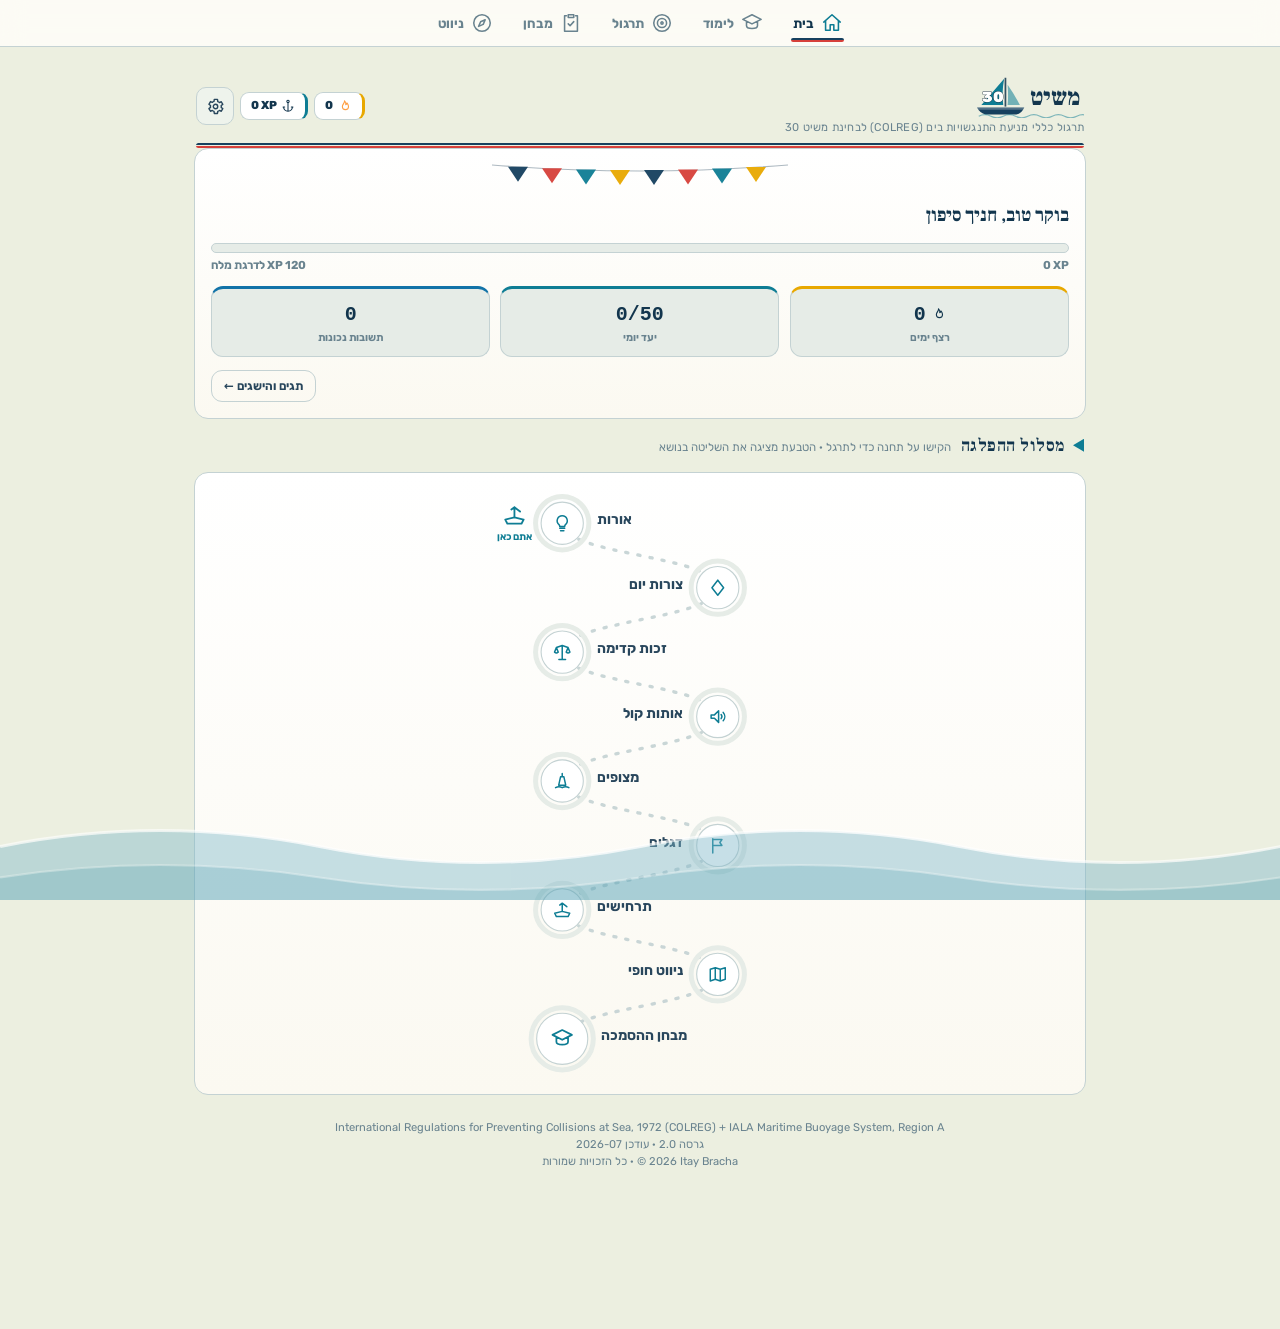
==== commit c5844cfc: "mainly UI" ====
--- a/index.html
+++ b/index.html
@@ -7,8 +7,8 @@
 <meta name="apple-mobile-web-app-capable" content="yes">
 <meta name="mobile-web-app-capable" content="yes">
 <meta name="apple-mobile-web-app-status-bar-style" content="black-translucent">
-<meta name="apple-mobile-web-app-title" content="ימאות">
-<title>ימאות — לומדת משיט</title>
+<meta name="apple-mobile-web-app-title" content="משיט 30">
+<title>משיט 30 — לומדת ההסמכה</title>
 <meta name="author" content="Itay Bracha">
 <meta name="copyright" content="© 2026 Itay Bracha">
 <link rel="manifest" href="manifest.webmanifest">
@@ -35,22 +35,42 @@
     <path d="M0,74 c60,-14 120,-14 180,0 c60,14 120,14 180,0 c60,-14 120,-14 180,0 c60,14 120,14 180,0 c60,-14 120,-14 180,0 c60,14 120,14 180,0 c60,-14 120,-14 180,0 c60,14 120,14 180,0"
       fill="none" stroke="rgba(255,255,255,.5)" stroke-width="1.8"/>
   </svg>
+  <!-- מפרשית קטנה שחוצה את המסך על הגלים, מדי פעם -->
+  <div class="saildrift" id="sailDrift" aria-hidden="true">
+    <div class="fw">
+      <svg class="bob" viewBox="0 0 64 56" width="50" height="44">
+        <path d="M7,42 L57,42 L48,52 L15,52 Z" fill="#16405e" stroke="#0c2233" stroke-width="1"/>
+        <line x1="31" y1="5" x2="31" y2="42" stroke="#5b4a2e" stroke-width="2"/>
+        <path d="M31,7 Q29,26 31,38 L11,38 Q22,24 31,7 Z" fill="#fdfcf5" stroke="#c2ccce" stroke-width="1"/>
+        <path d="M34,13 Q35,27 34,38 L52,38 Q42,25 34,13 Z" fill="#f2ecd8" stroke="#c2ccce" stroke-width="1"/>
+        <path d="M31,5 l9,3.2 -9,3.2 Z" fill="#d6403a"/>
+      </svg>
+    </div>
+  </div>
 </div>
 
 <nav class="tabs" id="tabs" role="tablist"></nav>
 
 <div class="wrap">
   <header class="app">
-    <svg class="rose" viewBox="0 0 64 64" aria-hidden="true">
-      <circle cx="32" cy="32" r="29" fill="none" stroke="#24486a" stroke-width="2"/>
-      <circle cx="32" cy="32" r="21" fill="none" stroke="#d9a441" stroke-width="1.4" opacity=".7"/>
-      <polygon points="32,6 37,32 32,40 27,32" fill="#ff3b30"/>
-      <polygon points="32,6 27,32 32,32" fill="#fff4d6"/>
-      <polygon points="32,58 27,32 32,24 37,32" fill="#cfdcea" opacity=".8"/>
-      <circle cx="32" cy="32" r="3" fill="#d9a441"/>
-    </svg>
-    <div>
-      <h1>ימאות</h1>
+    <div class="brand">
+      <svg class="logo" viewBox="46 0 122 48" aria-label="משיט 30" role="img">
+        <!-- סמל: מפרש נושא את המספר 30 כמו מספר-מפרש במרוץ, צמוד לכיתוב -->
+        <g class="logo-boat">
+          <path d="M77,3 Q74,20 76,33 L51,33 Q65,17 77,3 Z" fill="var(--brass)"/>
+          <path d="M81,10 Q82,23 81,33 L95,33 Q88,20 81,10 Z" fill="var(--brass)" opacity=".55"/>
+          <line x1="78.5" y1="2" x2="78.5" y2="35" stroke="var(--parchment)" stroke-width="2" opacity=".85"/>
+          <path d="M46,36 L100,36 Q97,43 91,44 L56,44 Q49,42 46,36 Z" fill="#16405e"/>
+          <path d="M46,36 L100,36 L99,38.5 L47,38.5 Z" fill="rgba(255,255,255,.25)"/>
+          <text x="64.5" y="30" text-anchor="middle" font-size="17" font-weight="900"
+            fill="#ffffff" stroke="#0c2233" stroke-width=".8" paint-order="stroke"
+            style="font-family:var(--font)">30</text>
+        </g>
+        <text x="164" y="33" text-anchor="start" font-size="28" font-weight="800"
+          fill="var(--parchment)" style="font-family:var(--display);direction:rtl">משיט</text>
+        <path d="M48,46 q7,-3.5 14,0 t14,0 t14,0 t14,0 t14,0 t14,0 t14,0 t14,0 t14,0" fill="none"
+          stroke="var(--brass)" stroke-width="1.4" opacity=".5"/>
+      </svg>
       <p id="subtitle"></p>
     </div>
     <div class="hgrow"></div>
--- a/css/app.css
+++ b/css/app.css
@@ -40,8 +40,9 @@
        linear-gradient(180deg,#071522 0%,#0d2536 55%,#0c2030 100%);
   --stage-bg:#04101d; --water:#06283d; --water-line:#0e3a55;
   --tabbar-bg:rgba(7,20,32,.92); --sheet-shadow:0 -10px 40px rgba(0,0,0,.5);
-  --scnA:#4aa3ff; --scnB:#ff9f43;
+  --scnA:#35b9cf; --scnB:#f5a13d;
   --rib1:#2fb3c9; --rib2:#ff5147;
+  --bg-solid:#0b2233;
   --r:14px; --maxw:920px;
   --font: "Rubik",system-ui,-apple-system,"Segoe UI","Helvetica Neue","Arial Hebrew","Noto Sans Hebrew",Arial,sans-serif;
   --display: "Frank Ruhl Libre","Rubik","Arial Hebrew",serif;
@@ -64,22 +65,25 @@
        linear-gradient(180deg,#b9e0ea 0%,#eef0df 44%,#ecdfbd 78%,#e4d3a8 100%);
   --stage-bg:#0a1c2c; --water:#bfe0e8; --water-line:#7fb8c9;
   --tabbar-bg:rgba(253,252,246,.94); --sheet-shadow:0 -10px 40px rgba(30,60,80,.18);
-  --scnA:#0d5a9e; --scnB:#a34d00;
+  --scnA:#0e7d94; --scnB:#b06905;
   --rib1:#16405e; --rib2:#d6403a;
+  --bg-solid:#ecefe0;
 }
 
 *{box-sizing:border-box}
-html,body{margin:0;padding:0}
+html,body{margin:0;padding:0;background:var(--bg-solid)}
 html{scroll-behavior:smooth}
 ::selection{background:var(--brass);color:var(--brass-ink)}
 nav.tabs,.subnav,.btn,.chip,.iconbtn,.seg,.opt,.quick,.tile,.hud{-webkit-user-select:none;user-select:none;-webkit-touch-callout:none}
 .ic{vertical-align:-3px;flex:0 0 auto}
 body{
-  background:var(--bg) fixed;
   color:var(--ink); font-family:var(--font); line-height:1.55;
   -webkit-text-size-adjust:100%; overflow-x:hidden;
   -webkit-tap-highlight-color:transparent;
 }
+/* הרקע מצויר על שכבה קבועה אמיתית — background-attachment:fixed שבור בניידים
+   (מציג פסים לבנים בזמן גלילה שמתמלאים באיחור) */
+body::before{content:"";position:fixed;inset:0;z-index:-1;background:var(--bg)}
 .wrap{max-width:var(--maxw);margin:0 auto;padding:0 14px;
   padding-top:calc(64px + env(safe-area-inset-top,0px));
   padding-bottom:120px;}
@@ -89,13 +93,19 @@
 /* ---------- animated waves backdrop ----------
    חשוב: left:0 מפורש — בדף RTL אלמנט מוחלט ברוחב 200% נצמד לימין,
    וההזזה חושפת קצה "חתוך". העוגן השמאלי + נתיב מחזורי = לולאה חלקה. */
-/* קו המים בתחתית: שתי שכבות גלים + פס קצף — הסרגל עבר למעלה כך שהחוף פנוי */
+/* קו המים בתחתית: שתי שכבות גלים + קצף, מעל התוכן בכל המסכים
+   (z-30: מעל הדף, מתחת לסרגל/גיליונות/טוסטים; שקוף למגע) */
 .waves{position:fixed;left:0;right:0;bottom:0;
-  height:96px;z-index:0;pointer-events:none;opacity:.85;overflow:hidden}
-.waves svg{position:absolute;left:0;bottom:-8px;width:200%;height:100%;animation:waveslide 18s linear infinite}
-.waves svg.w2{animation:waveslide2 26s linear infinite;opacity:.6;bottom:-20px}
+  height:96px;z-index:30;pointer-events:none;opacity:.8;overflow:hidden}
+.waves > svg{position:absolute;left:0;bottom:-8px;width:200%;height:100%;animation:waveslide 18s linear infinite}
+.waves > svg.w2{animation:waveslide2 26s linear infinite;opacity:.6;bottom:-20px}
 @keyframes waveslide{from{transform:translateX(0)}to{transform:translateX(-50%)}}
 @keyframes waveslide2{from{transform:translateX(-50%)}to{transform:translateX(0)}}
+/* המפרשית הנודדת: החוצה את המסך בגובה קו המים, מתנדנדת על הגל */
+.saildrift{position:absolute;bottom:26px;left:0;opacity:0;pointer-events:none;
+  will-change:transform;transition:opacity .8s}
+.saildrift .bob{display:block;transform-origin:50% 92%;animation:sailbob 3.4s ease-in-out infinite}
+@keyframes sailbob{0%,100%{transform:translateY(0) rotate(-3deg)}50%{transform:translateY(-4px) rotate(3deg)}}
 .wrap,nav.tabs,.sheet,.sheet-back,#toasts{position:relative;z-index:1}
 
 /* ---------- header ---------- */
@@ -104,15 +114,19 @@
 /* "סרט הדגלים" — פס כפול בסגנון חולצת מלחים, חתימת העיצוב של האפליקציה */
 header.app::after{content:"";position:absolute;inset-inline:2px;bottom:0;height:5px;border-radius:3px;
   background:linear-gradient(180deg,var(--rib1) 0 2px,transparent 2px 3px,var(--rib2) 3px 5px)}
-header.app .rose{width:40px;height:40px;flex:0 0 auto;animation:rosewobble 9s ease-in-out infinite}
-@keyframes rosewobble{0%,100%{transform:rotate(-4deg)}50%{transform:rotate(5deg)}}
+.brand .logo{height:42px;width:auto;display:block}
+.brand .logo-boat{transform-origin:73px 40px;animation:rosewobble 7s ease-in-out infinite}
+.brand p{margin:2px 2px 0;font-size:.68rem;color:var(--ink-dim)}
+@keyframes rosewobble{0%,100%{transform:rotate(-2.5deg)}50%{transform:rotate(2.5deg)}}
 header.app h1{font-size:1.34rem;margin:0;font-family:var(--display);font-weight:800;letter-spacing:.02em;color:var(--parchment)}
 header.app p{margin:1px 0 0;font-size:.7rem;color:var(--ink-dim);letter-spacing:.02em}
 header.app .hgrow{flex:1}
 .hud{display:flex;align-items:center;gap:6px}
 .hud .pill{display:flex;align-items:center;gap:4px;font-size:.72rem;font-weight:800;
   color:var(--parchment);background:var(--sea2);border:1px solid var(--line);
-  border-radius:9px;padding:4px 10px;white-space:nowrap}
+  border-radius:9px;padding:4px 10px;white-space:nowrap;
+  border-inline-start:3px solid var(--brass)}
+.hud .pill.flame{border-inline-start-color:var(--yellow)}
 .hud .pill .ico{font-size:.85rem;line-height:1}
 .hud .pill.flame .ic{animation:flame 1.6s ease-in-out infinite;color:#ff9f43}
 .hud .pill.flame .ico{animation:flame 1.6s ease-in-out infinite}
@@ -138,7 +152,12 @@
   position:relative;
 }
 nav.tabs button svg{width:22px;height:22px;stroke:currentColor;fill:none;stroke-width:1.7}
-nav.tabs button[aria-selected="true"]{color:var(--brass);background:rgba(217,164,65,.10)}
+/* לשונית פעילה: פס-מלחים קטן (כמו הסרט שמתחת לכותרת) במקום רקע */
+nav.tabs button[aria-selected="true"]{color:var(--parchment)}
+nav.tabs button[aria-selected="true"] svg{stroke:var(--brass)}
+nav.tabs button[aria-selected="true"]::after{content:"";position:absolute;bottom:0;inset-inline:16%;
+  height:4px;border-radius:2px;
+  background:linear-gradient(180deg,var(--rib1) 0 1.6px,transparent 1.6px 2.4px,var(--rib2) 2.4px 4px)}
 nav.tabs button:active{transform:scale(.94)}
 nav.tabs button:focus-visible{outline:2px solid var(--focus);outline-offset:2px}
 
@@ -146,7 +165,12 @@
 .hubgrid{display:grid;gap:10px}
 .hubcard{display:flex;align-items:center;gap:14px;text-align:right;cursor:pointer;
   font-family:inherit;color:var(--ink);background:var(--card-grad);
-  border:1px solid var(--line);border-radius:14px;padding:16px 16px;transition:transform .1s,border-color .15s;min-height:76px}
+  border:1px solid var(--line);border-radius:14px;padding:16px 16px;transition:transform .1s,border-color .15s;min-height:76px;
+  border-inline-start-width:4px}
+.hubgrid .hubcard:nth-child(4n+1){border-inline-start-color:var(--brass)}
+.hubgrid .hubcard:nth-child(4n+2){border-inline-start-color:var(--info)}
+.hubgrid .hubcard:nth-child(4n+3){border-inline-start-color:var(--yellow)}
+.hubgrid .hubcard:nth-child(4n+4){border-inline-start-color:var(--brass-dim)}
 .hubcard:active{transform:scale(.98)}
 .hubcard:hover{border-color:var(--brass-dim)}
 .hubcard .hi{color:var(--brass);flex:0 0 auto;display:flex}
@@ -160,13 +184,27 @@
 .backrow .bt .ic{color:var(--brass)}
 .backrow .bh{margin-inline-start:auto;font-size:.7rem;color:var(--ink-dim);font-weight:700}
 
-/* ---------- view transitions (מעברי מסך כמו באפליקציה) ---------- */
-.view-enter{animation:fadeup .28s cubic-bezier(.2,.8,.3,1)}
-.view-slide-left{animation:slideL .32s cubic-bezier(.2,.8,.3,1)}
-.view-slide-right{animation:slideR .32s cubic-bezier(.2,.8,.3,1)}
-@keyframes fadeup{from{opacity:0;transform:translateY(10px)}to{opacity:1;transform:none}}
-@keyframes slideL{from{opacity:0;transform:translateX(-30px)}to{opacity:1;transform:none}}
-@keyframes slideR{from{opacity:0;transform:translateX(30px)}to{opacity:1;transform:none}}
+/* ---------- מעברי מסך ומיקרו-אנימציות (זריז וקפיצי) ---------- */
+:root{--spring:cubic-bezier(.32,.72,.28,1)}
+.view-enter{animation:fadeup .3s var(--spring)}
+.view-slide-left{animation:slideL .34s var(--spring)}
+.view-slide-right{animation:slideR .34s var(--spring)}
+@keyframes fadeup{from{opacity:0;transform:translateY(12px) scale(.985)}to{opacity:1;transform:none}}
+@keyframes slideL{from{opacity:0;transform:translateX(-32px)}to{opacity:1;transform:none}}
+@keyframes slideR{from{opacity:0;transform:translateX(32px)}to{opacity:1;transform:none}}
+/* כניסה מדורגת של פריטים — כרטיסי מדור, אריחים, תשובות, תגים, תחנות */
+.hubgrid .hubcard,.grid .tile,#opts .opt,.badgegrid .badge,.quickgrid .quick,.statrow .stat{
+  animation:fadeup .34s var(--spring) both}
+.hubgrid>*:nth-child(1),.grid>*:nth-child(1),#opts>*:nth-child(1),.badgegrid>*:nth-child(1),.statrow>*:nth-child(1){animation-delay:.02s}
+.hubgrid>*:nth-child(2),.grid>*:nth-child(2),#opts>*:nth-child(2),.badgegrid>*:nth-child(2),.statrow>*:nth-child(2){animation-delay:.06s}
+.hubgrid>*:nth-child(3),.grid>*:nth-child(3),#opts>*:nth-child(3),.badgegrid>*:nth-child(3),.statrow>*:nth-child(3){animation-delay:.1s}
+.hubgrid>*:nth-child(4),.grid>*:nth-child(4),#opts>*:nth-child(4),.badgegrid>*:nth-child(4){animation-delay:.14s}
+.hubgrid>*:nth-child(5),.grid>*:nth-child(5),.badgegrid>*:nth-child(5){animation-delay:.18s}
+.hubgrid>*:nth-child(n+6),.grid>*:nth-child(n+6),.badgegrid>*:nth-child(n+6){animation-delay:.21s}
+/* משוב מגע קפיצי אחיד */
+.btn,.chip,.iconbtn,.tile,.quick,.hubcard,.opt,nav.tabs button{transition:transform .16s var(--spring),background .15s,border-color .15s,color .15s,box-shadow .15s}
+nav.tabs button[aria-selected="true"] svg{animation:tabpop .34s var(--spring)}
+@keyframes tabpop{0%{transform:scale(.82)}60%{transform:scale(1.12)}100%{transform:scale(1)}}
 @keyframes pop{0%{transform:scale(.6);opacity:0}70%{transform:scale(1.06)}100%{transform:scale(1);opacity:1}}
 @keyframes shake{0%,100%{transform:none}25%{transform:translateX(4px)}75%{transform:translateX(-4px)}}
 .shake{animation:shake .3s ease-in-out 2}
@@ -174,8 +212,10 @@
 /* ---------- generic ---------- */
 .section-title{display:flex;align-items:baseline;gap:10px;margin:14px 2px 12px;flex-wrap:wrap}
 .section-title h2{font-size:1.08rem;margin:0;color:var(--parchment);font-family:var(--display);font-weight:700;letter-spacing:.03em}
-.section-title h2::before{content:"";display:inline-block;width:4px;height:13px;border-radius:2px;
-  background:var(--brass);margin-inline-end:8px;vertical-align:-1px}
+/* דגלון (pennant) קטן לפני כל כותרת מדור */
+.section-title h2::before{content:"";display:inline-block;width:11px;height:13px;
+  background:var(--brass);margin-inline-end:8px;vertical-align:-1px;
+  clip-path:polygon(100% 0,0 50%,100% 100%)}
 .section-title .hint{font-size:.72rem;color:var(--ink-dim)}
 .card{background:var(--card-grad);border:1px solid var(--line);border-radius:var(--r)}
 .muted{color:var(--ink-dim)}
@@ -206,6 +246,8 @@
 .tile:active{transform:scale(.97)}
 .tile[aria-current="true"]{border-color:var(--brass);box-shadow:0 0 0 1px var(--brass) inset}
 .tile svg{width:100%;height:88px;display:block}
+/* מצופים: רקע "בין־ערביים" כהה כדי שהבהוב האור יבלוט (גם בערכה הבהירה) */
+svg.marksvg{background:linear-gradient(180deg,#315270 0%,#1d3a55 62%,#0d2c44 100%);border-radius:10px}
 .tile .nm{font-size:.74rem;font-weight:700;margin-top:4px;color:var(--ink)}
 .tile .mastery{position:absolute;top:6px;inset-inline-start:6px;width:9px;height:9px;border-radius:50%;
   background:var(--line)}
@@ -307,7 +349,8 @@
 .exam-timer{font-family:var(--mono);font-weight:800;font-size:1rem;color:var(--parchment)}
 .exam-timer.low{color:var(--bad);animation:flame 1s infinite}
 .exam-prog{height:6px;border-radius:3px;background:var(--abyss);overflow:hidden;margin:8px 0}
-.exam-prog>div{height:100%;background:var(--brass);border-radius:3px;transition:width .3s}
+.exam-prog>div{height:100%;border-radius:3px;transition:width .3s;
+  background:repeating-linear-gradient(-45deg,rgba(255,255,255,.22) 0 5px,transparent 5px 10px),var(--brass)}
 .exam-nav{display:flex;gap:5px;flex-wrap:wrap;margin-top:10px}
 .exam-nav button{width:34px;height:34px;border-radius:8px;border:1px solid var(--line);background:var(--sea2);
   color:var(--ink-dim);font-family:var(--mono);font-size:.72rem;font-weight:700;cursor:pointer}
@@ -321,12 +364,18 @@
 .hero{padding:16px;display:flex;flex-direction:column;gap:12px}
 .hero .greet{font-size:1.18rem;font-family:var(--display);font-weight:700;color:var(--parchment)}
 .statrow{display:grid;grid-template-columns:repeat(3,1fr);gap:10px}
-.stat{background:var(--abyss);border:1px solid var(--line);border-radius:12px;padding:10px;text-align:center}
+.stat{background:var(--abyss);border:1px solid var(--line);border-radius:12px;padding:10px;text-align:center;
+  border-top-width:3px}
+.statrow .stat:nth-child(1){border-top-color:var(--yellow)}
+.statrow .stat:nth-child(2){border-top-color:var(--brass)}
+.statrow .stat:nth-child(3){border-top-color:var(--info)}
 .stat .v{font-size:1.25rem;font-weight:900;color:var(--parchment);font-family:var(--mono);
   display:flex;align-items:center;justify-content:center;gap:5px}
 .stat .l{font-size:.66rem;color:var(--ink-dim);font-weight:700}
 .xpbar{height:10px;border-radius:5px;background:var(--abyss);border:1px solid var(--line);overflow:hidden}
-.xpbar>div{height:100%;background:var(--brass);transition:width .6s cubic-bezier(.2,.8,.3,1)}
+/* מילוי "סרט רגטה" — פסים אלכסוניים עדינים */
+.xpbar>div{height:100%;transition:width .6s cubic-bezier(.2,.8,.3,1);
+  background:repeating-linear-gradient(-45deg,rgba(255,255,255,.22) 0 6px,transparent 6px 12px),var(--brass)}
 .ranklabel{display:flex;justify-content:space-between;font-size:.72rem;color:var(--ink-dim);font-weight:700;margin-top:4px}
 .ring{position:relative;width:74px;height:74px;margin:0 auto}
 .ring > svg{transform:rotate(-90deg)}   /* רק טבעת ההתקדמות — לא אייקון שבמרכזה */
@@ -370,20 +419,30 @@
 .viewer3d .bearing{position:absolute;top:8px;inset-inline-start:10px;font-family:var(--mono);font-size:.78rem;
   font-weight:800;color:#ece3ce;background:rgba(8,21,33,.8);border-radius:8px;padding:4px 10px;pointer-events:none}
 
-/* ---------- bottom sheet ---------- */
-.sheet-back{position:fixed;inset:0;background:rgba(3,9,16,.6);backdrop-filter:blur(2px);
-  z-index:60;display:none;opacity:0;transition:opacity .2s}
+/* ---------- דיאלוג צף (הסברים/הגדרות) — נפתח במרכז בקפיץ, רקע מטושטש ---------- */
+.sheet-back{position:fixed;inset:0;background:rgba(5,14,22,.45);
+  backdrop-filter:blur(9px) saturate(1.1);-webkit-backdrop-filter:blur(9px) saturate(1.1);
+  z-index:60;display:none;opacity:0;transition:opacity .25s}
 .sheet-back.show{display:block;opacity:1}
-.sheet{position:fixed;left:0;right:0;bottom:0;z-index:61;max-width:var(--maxw);margin:0 auto;
+.sheet{position:fixed;inset:0;margin:auto;z-index:61;
+  width:min(480px, calc(100% - 32px));height:fit-content;max-height:80vh;
   background:var(--card-grad);border:1px solid var(--line);
-  border-radius:18px 18px 0 0;padding:16px 18px calc(20px + env(safe-area-inset-bottom));
-  transform:translateY(100%);transition:transform .25s cubic-bezier(.2,.8,.2,1);
-  box-shadow:var(--sheet-shadow);max-height:82vh;overflow-y:auto;overscroll-behavior:contain}
-.sheet.show{transform:translateY(0)}
-.sheet .grip{width:42px;height:5px;border-radius:3px;background:var(--line);margin:0 auto 12px}
-.sheet h3{margin:0 0 6px;color:var(--parchment);font-size:1.05rem;font-family:var(--display);font-weight:700}
+  border-radius:20px;padding:18px 20px 20px;
+  opacity:0;transform:scale(.9) translateY(16px);pointer-events:none;
+  transition:transform .34s var(--spring),opacity .22s;
+  box-shadow:0 24px 70px rgba(0,0,0,.4);overflow-y:auto;overscroll-behavior:contain}
+.sheet.show{opacity:1;transform:none;pointer-events:auto}
+.sheet .grip{display:none}
+.sheet h3{margin:0 0 12px;color:var(--parchment);font-size:1.08rem;font-family:var(--display);font-weight:700;padding-inline-end:30px;position:relative}
+.sheet h3::after{content:"";position:absolute;bottom:-7px;inset-inline-start:0;width:46px;height:4px;border-radius:2px;
+  background:linear-gradient(180deg,var(--rib1) 0 1.6px,transparent 1.6px 2.4px,var(--rib2) 2.4px 4px)}
 .sheet p{margin:6px 0;font-size:.9rem}
-.sheet .close{position:absolute;top:12px;left:14px;background:none;border:0;color:var(--ink-dim);font-size:1.3rem;cursor:pointer;padding:6px}
+/* כפתור סגירה: מטרה גדולה (40px), נשאר בפינה גם כשגוללים בתוך הדיאלוג */
+.sheet .close{position:sticky;top:0;float:left;margin:-4px 0 0 -6px;z-index:3;
+  width:40px;height:40px;border-radius:50%;
+  background:var(--abyss);border:1px solid var(--line);color:var(--ink);font-size:1.05rem;cursor:pointer;
+  display:flex;align-items:center;justify-content:center}
+.sheet .close:active{transform:scale(.92)}
 
 /* settings rows */
 .setrow{display:flex;align-items:center;justify-content:space-between;gap:10px;padding:11px 0;border-bottom:1px solid var(--line)}
@@ -397,14 +456,20 @@
 #toasts{position:fixed;top:calc(10px + env(safe-area-inset-top));left:0;right:0;z-index:80;
   display:flex;flex-direction:column;align-items:center;gap:8px;pointer-events:none}
 .toast{background:var(--card-grad);border:1px solid var(--brass-dim);color:var(--parchment);
-  border-radius:999px;padding:9px 18px;font-size:.84rem;font-weight:800;
-  box-shadow:0 6px 24px rgba(0,0,0,.4);animation:toastin .3s cubic-bezier(.2,.8,.3,1);display:flex;gap:7px;align-items:center}
+  border-radius:12px;padding:9px 16px;font-size:.84rem;font-weight:800;
+  border-inline-start:4px solid var(--brass);
+  box-shadow:0 6px 24px rgba(0,0,0,.4);animation:toastin .3s var(--spring);display:flex;gap:7px;align-items:center}
 .toast.out{animation:toastout .3s forwards}
 @keyframes toastin{from{opacity:0;transform:translateY(-16px) scale(.9)}to{opacity:1;transform:none}}
 @keyframes toastout{to{opacity:0;transform:translateY(-16px) scale(.9)}}
 
 /* confetti canvas */
 #confetti{position:fixed;inset:0;z-index:90;pointer-events:none}
+
+/* מפריד "גל" — קו מסולסל בסגנון מפה */
+.wavy-div{height:7px;margin:14px 0 10px;background:var(--brass-dim);opacity:.7;
+  -webkit-mask:url("data:image/svg+xml,%3Csvg xmlns='http://www.w3.org/2000/svg' width='24' height='7' viewBox='0 0 24 7'%3E%3Cpath d='M0,4 q6,-5 12,0 t12,0' fill='none' stroke='black' stroke-width='1.5'/%3E%3C/svg%3E") repeat-x;
+  mask:url("data:image/svg+xml,%3Csvg xmlns='http://www.w3.org/2000/svg' width='24' height='7' viewBox='0 0 24 7'%3E%3Cpath d='M0,4 q6,-5 12,0 t12,0' fill='none' stroke='black' stroke-width='1.5'/%3E%3C/svg%3E") repeat-x}
 
 footer.app{text-align:center;font-size:.7rem;color:var(--ink-dim);padding:24px 0 8px}
 
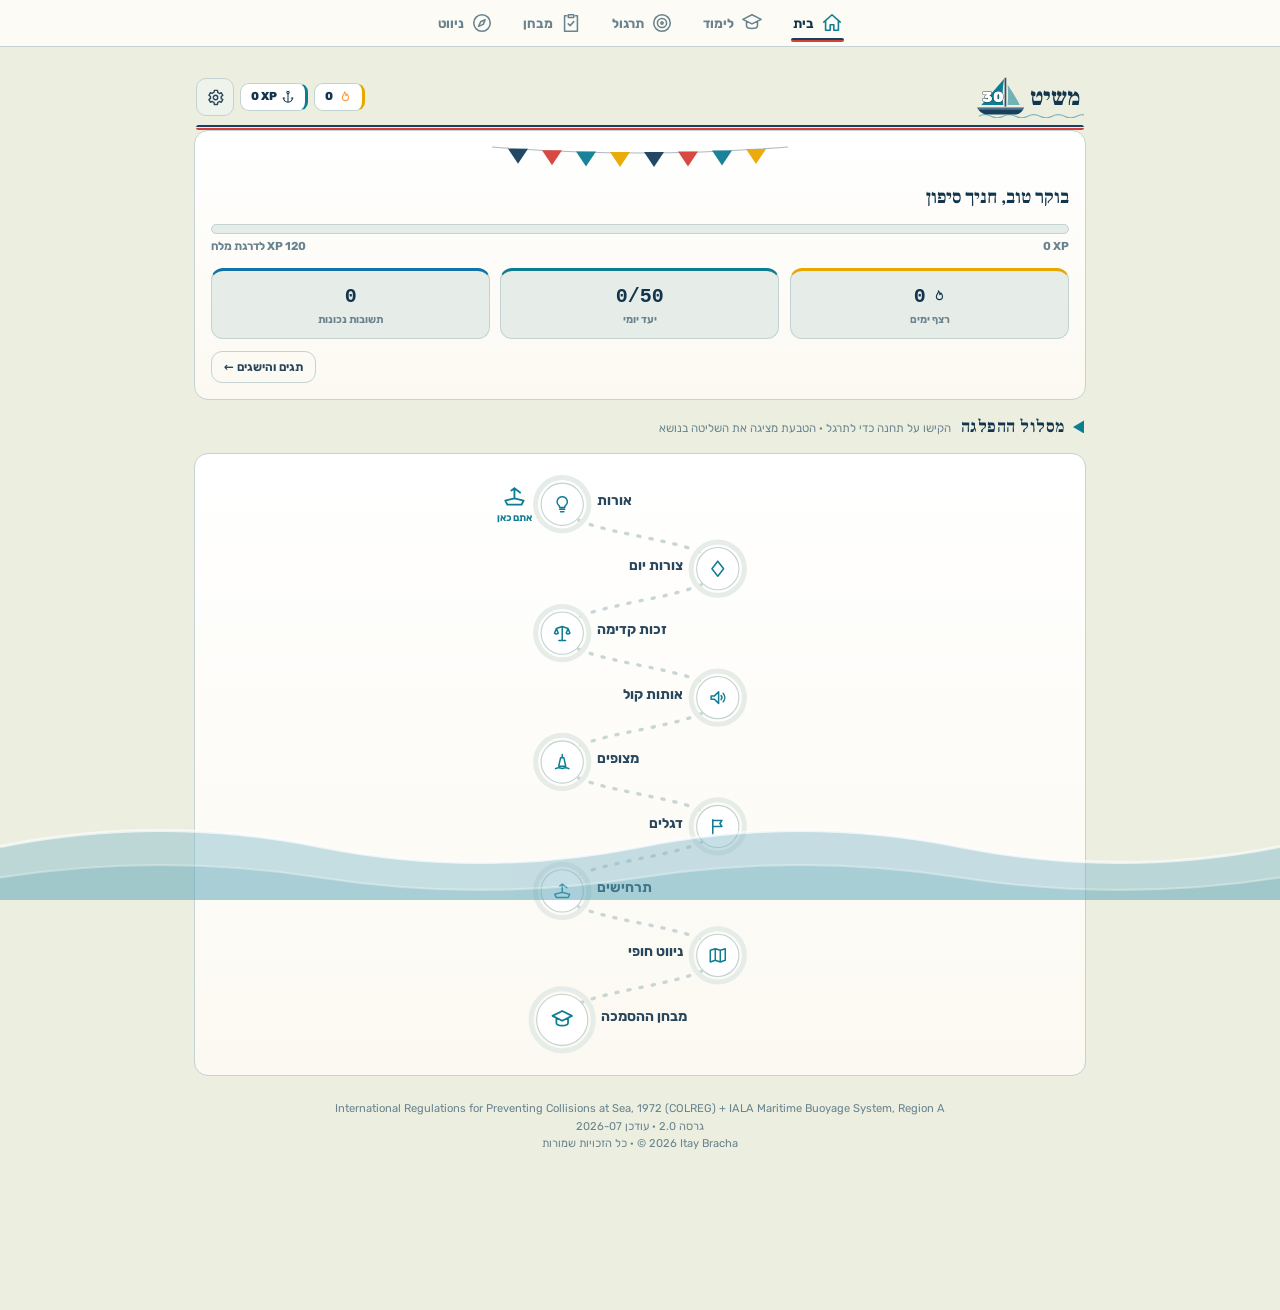
==== commit f0ab1865: "generated exam updates" ====
--- a/index.html
+++ b/index.html
@@ -71,7 +71,6 @@
         <path d="M48,46 q7,-3.5 14,0 t14,0 t14,0 t14,0 t14,0 t14,0 t14,0 t14,0 t14,0" fill="none"
           stroke="var(--brass)" stroke-width="1.4" opacity=".5"/>
       </svg>
-      <p id="subtitle"></p>
     </div>
     <div class="hgrow"></div>
     <div class="hud" id="hud"></div>
--- a/css/app.css
+++ b/css/app.css
@@ -102,7 +102,7 @@
 @keyframes waveslide{from{transform:translateX(0)}to{transform:translateX(-50%)}}
 @keyframes waveslide2{from{transform:translateX(-50%)}to{transform:translateX(0)}}
 /* המפרשית הנודדת: החוצה את המסך בגובה קו המים, מתנדנדת על הגל */
-.saildrift{position:absolute;bottom:26px;left:0;opacity:0;pointer-events:none;
+.saildrift{position:absolute;bottom:14px;left:0;opacity:0;pointer-events:none;
   will-change:transform;transition:opacity .8s}
 .saildrift .bob{display:block;transform-origin:50% 92%;animation:sailbob 3.4s ease-in-out infinite}
 @keyframes sailbob{0%,100%{transform:translateY(0) rotate(-3deg)}50%{transform:translateY(-4px) rotate(3deg)}}
@@ -254,6 +254,12 @@
 .tile .mastery.m1{background:var(--yellow)}.tile .mastery.m2{background:var(--good)}
 .flagtile .flagimg{padding:10px 14px 4px}
 .flagtile .flagimg svg{height:auto;width:100%;filter:drop-shadow(0 1px 2px rgba(0,0,0,.4))}
+.flag-group{display:flex;align-items:center;gap:8px;margin:20px 2px 2px;
+  font-size:.98rem;font-weight:800;color:var(--parchment)}
+.flag-group:first-of-type{margin-top:8px}
+.flag-count{font-size:.72rem;font-weight:800;color:var(--brass);
+  background:var(--sea2);border:1px solid var(--line);border-radius:999px;padding:1px 8px}
+.flag-note{margin:0 2px 10px;font-size:.76rem;color:var(--ink-dim)}
 
 /* segmented toggle */
 .seg{display:inline-flex;background:var(--abyss);border:1px solid var(--line);border-radius:11px;padding:3px;gap:2px}
@@ -298,12 +304,21 @@
 .opt:hover{border-color:var(--brass-dim)}
 .opt:active{transform:scale(.99)}
 .opt:disabled{cursor:default}
-.opt.correct{background:var(--good-bg);border-color:var(--good);color:var(--parchment);animation:pop .3s}
+.opt.correct{background:var(--good-bg);border-color:var(--good);color:var(--parchment);animation:okpop .55s cubic-bezier(.2,1.4,.4,1)}
 .opt.wrong{background:var(--bad-bg);border-color:var(--bad);color:var(--parchment)}
+@keyframes okpop{0%{transform:scale(.94)}40%{transform:scale(1.045);box-shadow:0 0 16px rgba(34,208,122,.55)}100%{transform:scale(1);box-shadow:none}}
+/* אפשרויות חזותיות (למשל שאלת "באיזה דגל") — רשת עם ציור מעל הטקסט */
+.opts-visual{display:grid;grid-template-columns:1fr 1fr;gap:8px}
+.opts-visual .opt{margin:0;text-align:center;display:flex;flex-direction:column;align-items:center;justify-content:center}
 .explain{margin-top:12px;padding:12px;border-radius:11px;background:var(--abyss);border:1px solid var(--line);font-size:.86rem}
 .explain .lbl{font-weight:800;color:var(--brass);font-size:.78rem;letter-spacing:.04em}
 .topicpill{font-size:.68rem;font-family:var(--mono);color:var(--ink-dim);border:1px solid var(--line);padding:1px 7px;border-radius:6px;white-space:nowrap}
 .combo{font-weight:900;color:var(--brass);animation:pop .35s}
+/* חידון עיוני — קטגוריות‑אב ותתי‑נושאים */
+.quiz-cats{display:flex;flex-direction:column;gap:8px;margin-top:4px}
+.quiz-cats .typesel{margin:0}
+.cat-sel{margin-inline-start:auto;font-size:.7rem;font-family:var(--mono);color:var(--brass);font-weight:800}
+.chip-n{font-size:.66rem;font-family:var(--mono);opacity:.6;margin-inline-start:3px}
 
 /* ---------- scenarios ---------- */
 .board{border:1px solid var(--line);border-radius:14px;overflow:hidden;background:var(--water);touch-action:none;position:relative}
@@ -315,6 +330,9 @@
 /* ידית גרירה נושמת */
 .board .hpulse{animation:hpulse 1.8s ease-in-out infinite}
 @keyframes hpulse{0%,100%{opacity:.25}50%{opacity:.75}}
+.drag-hint{display:flex;align-items:center;gap:6px;justify-content:center;text-align:center;
+  margin:9px 2px 0;font-size:.78rem;font-weight:600;color:var(--ink-dim)}
+.drag-hint .ic{color:var(--brass);flex:0 0 auto}
 .scn-head{display:flex;align-items:center;gap:8px;justify-content:space-between;margin:4px 2px 10px}
 .scn-head .t{font-weight:800;color:var(--parchment);font-size:.92rem}
 .typesel{margin:0 2px 4px;border:1px solid var(--line);border-radius:11px;background:var(--sea);overflow:hidden}
@@ -328,9 +346,15 @@
   border:1px solid var(--line);background:var(--sea2);color:var(--ink-dim);padding:7px 11px;transition:all .12s;min-height:32px;
   display:inline-flex;align-items:center;gap:5px}
 .chip[aria-pressed="true"]{background:var(--brass);border-color:var(--brass);color:var(--brass-ink)}
-.spd{display:flex;align-items:center;gap:10px;margin:12px 2px 0;font-size:.8rem;font-weight:700;color:var(--ink-dim)}
-.spd input[type=range]{flex:1;accent-color:var(--brass);max-width:260px;min-height:30px}
-.spd .val{font-family:var(--mono);color:var(--parchment);min-width:34px}
+/* לוח הכפתורים של התרחיש: שורת פעולות (בדוק/פתרון/איפוס) + שורת מטא (מהירות · הבא) */
+.scn-controls{display:flex;flex-direction:column;gap:10px;margin-top:12px}
+.scn-actions{display:flex;gap:8px;flex-wrap:wrap;align-items:center}
+.scn-actions .btn.primary{flex:1 1 auto;min-width:150px}
+.scn-meta{display:flex;gap:12px;align-items:center;justify-content:space-between;flex-wrap:wrap}
+.scn-meta #nextScn{margin-inline-start:auto}
+.spd{display:flex;align-items:center;gap:8px;font-size:.8rem;font-weight:700;color:var(--ink-dim)}
+.spd .spd-lbl{white-space:nowrap}
+.seg.spd-seg button{padding:7px 12px;min-width:40px}
 .verdict{margin-top:10px;padding:11px 14px;border-radius:11px;font-weight:800;text-align:center;display:none}
 .verdict.show{display:block;animation:fadeup .25s}
 .verdict.safe{background:var(--good-bg);border:1px solid var(--good);color:var(--parchment)}
@@ -479,6 +503,7 @@
   .wrap{padding-top:64px;padding-bottom:150px}
   header.app{padding-top:12px}
   .waves{height:130px}
+  .saildrift{bottom:26px}
 }
 @media (prefers-reduced-motion:reduce){
   *{transition:none!important;animation:none!important}
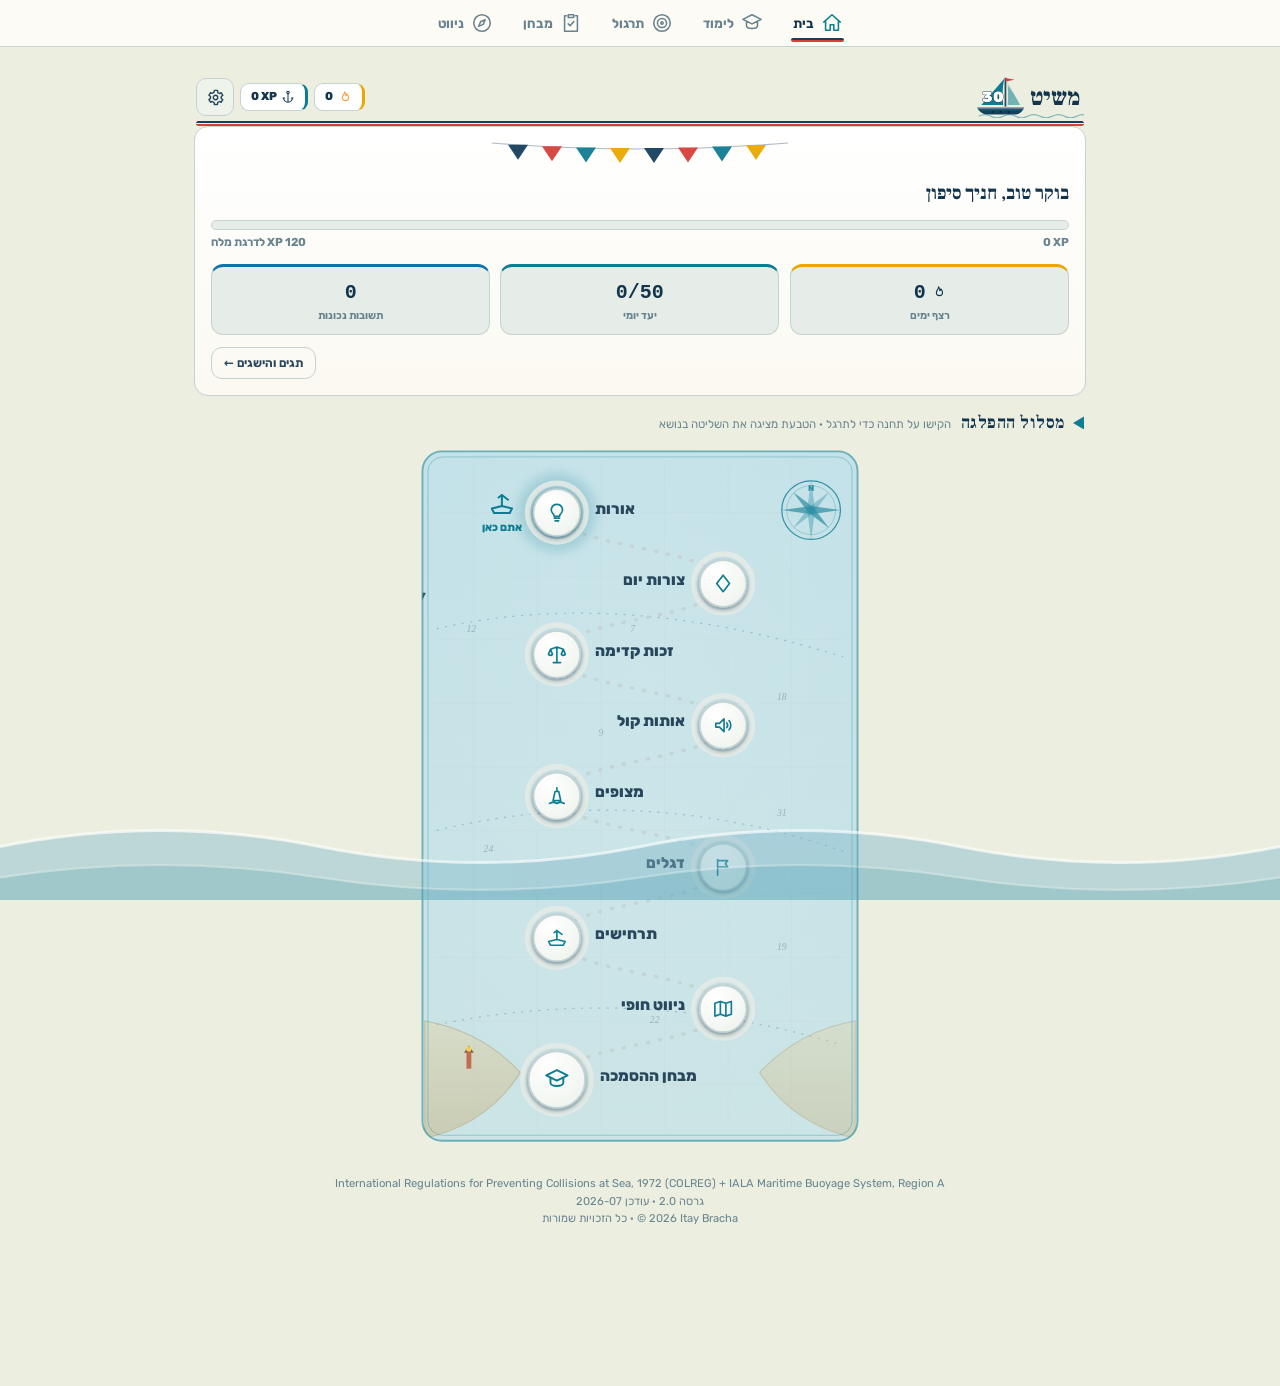
==== commit 6d13d673: "test for UI" ====
--- a/index.html
+++ b/index.html
@@ -57,11 +57,22 @@
       <svg class="logo" viewBox="46 0 122 48" aria-label="משיט 30" role="img">
         <!-- סמל: מפרש נושא את המספר 30 כמו מספר-מפרש במרוץ, צמוד לכיתוב -->
         <g class="logo-boat">
+          <!-- מיתרי תורן (rigging) -->
+          <line x1="78.5" y1="3.5" x2="51.5" y2="33" stroke="var(--brass)" stroke-width=".7" opacity=".4"/>
+          <line x1="78.5" y1="3.5" x2="95" y2="33" stroke="var(--brass)" stroke-width=".7" opacity=".3"/>
+          <!-- מפרש ראשי נושא את המספר 30, עם תפר עדין -->
           <path d="M77,3 Q74,20 76,33 L51,33 Q65,17 77,3 Z" fill="var(--brass)"/>
+          <path d="M73.5,8 Q70.5,20 72.5,32" fill="none" stroke="#0c2233" stroke-width=".5" opacity=".22"/>
+          <!-- מפרש חרטום (jib) -->
           <path d="M81,10 Q82,23 81,33 L95,33 Q88,20 81,10 Z" fill="var(--brass)" opacity=".55"/>
-          <line x1="78.5" y1="2" x2="78.5" y2="35" stroke="var(--parchment)" stroke-width="2" opacity=".85"/>
+          <!-- תורן + נס אדום בראשו -->
+          <line x1="78.5" y1="2" x2="78.5" y2="35" stroke="var(--parchment)" stroke-width="2" opacity=".9"/>
+          <path d="M78.5,2.4 L89,4.3 L78.5,6.2 Z" fill="#d6403a"/>
+          <!-- גוף הכלי: הדגשת סיפון, פס דופן וצוהרים -->
           <path d="M46,36 L100,36 Q97,43 91,44 L56,44 Q49,42 46,36 Z" fill="#16405e"/>
-          <path d="M46,36 L100,36 L99,38.5 L47,38.5 Z" fill="rgba(255,255,255,.25)"/>
+          <path d="M46,36 L100,36 L99,37.9 L47,37.9 Z" fill="rgba(255,255,255,.3)"/>
+          <path d="M50,39 L96,39" stroke="var(--brass)" stroke-width=".8" opacity=".6"/>
+          <circle cx="64" cy="41" r="1.1" fill="#0a1a28"/><circle cx="73" cy="41" r="1.1" fill="#0a1a28"/><circle cx="82" cy="41" r="1.1" fill="#0a1a28"/>
           <text x="64.5" y="30" text-anchor="middle" font-size="17" font-weight="900"
             fill="#ffffff" stroke="#0c2233" stroke-width=".8" paint-order="stroke"
             style="font-family:var(--font)">30</text>
--- a/css/app.css
+++ b/css/app.css
@@ -85,8 +85,13 @@
    (מציג פסים לבנים בזמן גלילה שמתמלאים באיחור) */
 body::before{content:"";position:fixed;inset:0;z-index:-1;background:var(--bg)}
 .wrap{max-width:var(--maxw);margin:0 auto;padding:0 14px;
-  padding-top:calc(64px + env(safe-area-inset-top,0px));
-  padding-bottom:120px;}
+  padding-top:calc(60px + env(safe-area-inset-top,0px));
+  padding-bottom:80px;}
+/* גיליון פתוח → נועלים את גלילת הרקע (לא ניתן לגלול את מה שמאחורי החלון) */
+body.sheet-open{overflow:hidden}
+body.sheet-open .wrap{overflow:hidden}
+/* שורת רמז דקה במקום כותרת כפולה במסכי‑משנה (סרגל ה"חזרה" כבר מציג את שם המסך) */
+.screen-hint{font-size:.74rem;color:var(--ink-dim);text-align:center;margin:1px 2px 8px;font-weight:600}
 a{color:var(--brass)}
 button{touch-action:manipulation}
 
@@ -109,8 +114,8 @@
 .wrap,nav.tabs,.sheet,.sheet-back,#toasts{position:relative;z-index:1}
 
 /* ---------- header ---------- */
-header.app{display:flex;align-items:center;gap:11px;padding:14px 2px 12px;
-  padding-top:calc(14px + env(safe-area-inset-top,0px));position:relative}
+header.app{display:flex;align-items:center;gap:11px;padding:9px 2px 8px;
+  padding-top:calc(9px + env(safe-area-inset-top,0px));position:relative}
 /* "סרט הדגלים" — פס כפול בסגנון חולצת מלחים, חתימת העיצוב של האפליקציה */
 header.app::after{content:"";position:absolute;inset-inline:2px;bottom:0;height:5px;border-radius:3px;
   background:linear-gradient(180deg,var(--rib1) 0 2px,transparent 2px 3px,var(--rib2) 3px 5px)}
@@ -319,6 +324,8 @@
 .quiz-cats .typesel{margin:0}
 .cat-sel{margin-inline-start:auto;font-size:.7rem;font-family:var(--mono);color:var(--brass);font-weight:800}
 .chip-n{font-size:.66rem;font-family:var(--mono);opacity:.6;margin-inline-start:3px}
+/* מפת מסך הבית — בלי כרטיס לבן, המפה עצמה היא הפאנל */
+.voyage-wrap{margin:2px 0 8px}
 
 /* ---------- scenarios ---------- */
 .board{border:1px solid var(--line);border-radius:14px;overflow:hidden;background:var(--water);touch-action:none;position:relative}
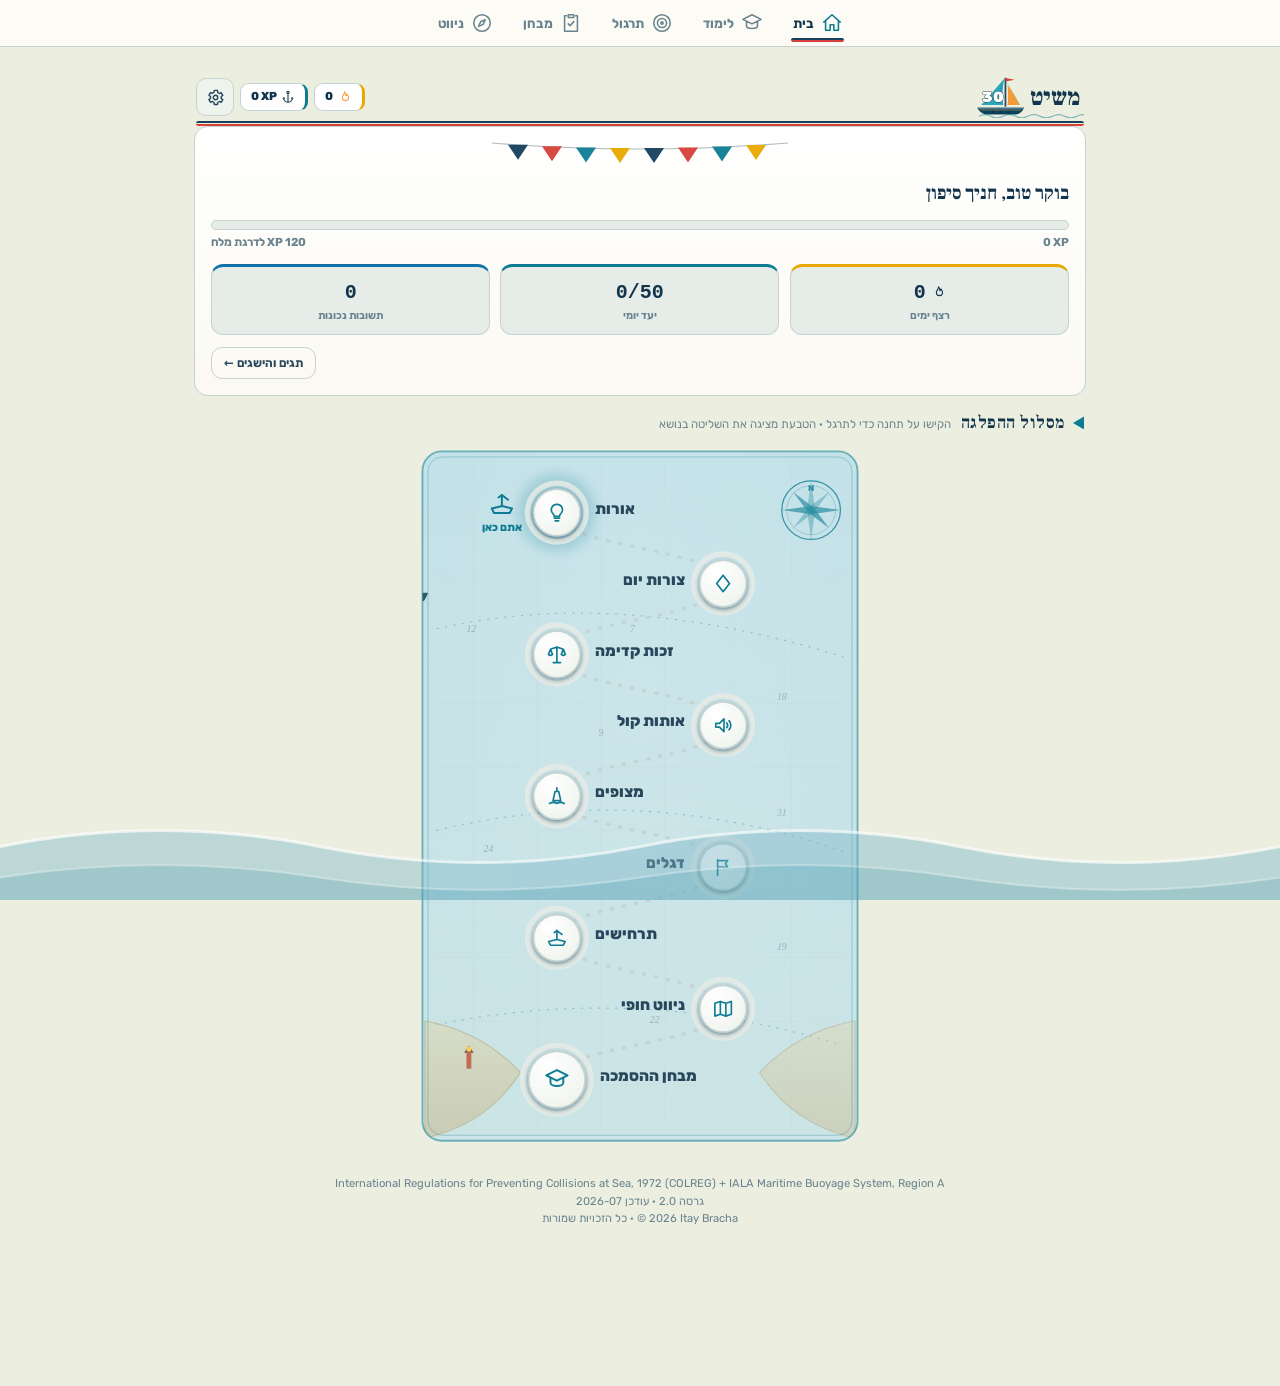
==== commit a046a49e: "senarios" ====
--- a/index.html
+++ b/index.html
@@ -57,22 +57,22 @@
       <svg class="logo" viewBox="46 0 122 48" aria-label="משיט 30" role="img">
         <!-- סמל: מפרש נושא את המספר 30 כמו מספר-מפרש במרוץ, צמוד לכיתוב -->
         <g class="logo-boat">
-          <!-- מיתרי תורן (rigging) -->
-          <line x1="78.5" y1="3.5" x2="51.5" y2="33" stroke="var(--brass)" stroke-width=".7" opacity=".4"/>
-          <line x1="78.5" y1="3.5" x2="95" y2="33" stroke="var(--brass)" stroke-width=".7" opacity=".3"/>
-          <!-- מפרש ראשי נושא את המספר 30, עם תפר עדין -->
-          <path d="M77,3 Q74,20 76,33 L51,33 Q65,17 77,3 Z" fill="var(--brass)"/>
-          <path d="M73.5,8 Q70.5,20 72.5,32" fill="none" stroke="#0c2233" stroke-width=".5" opacity=".22"/>
-          <!-- מפרש חרטום (jib) -->
-          <path d="M81,10 Q82,23 81,33 L95,33 Q88,20 81,10 Z" fill="var(--brass)" opacity=".55"/>
+          <!-- מיתרי תורן (rigging) — טורקיז הסימולציה -->
+          <line x1="78.5" y1="3.5" x2="51.5" y2="33" stroke="#2aa7bd" stroke-width=".7" opacity=".45"/>
+          <line x1="78.5" y1="3.5" x2="95" y2="33" stroke="#2aa7bd" stroke-width=".7" opacity=".3"/>
+          <!-- מפרש ראשי (טורקיז = כלי א׳ בסימולציה) נושא את המספר 30 -->
+          <path d="M77,3 Q74,20 76,33 L51,33 Q65,17 77,3 Z" fill="#2aa7bd"/>
+          <path d="M73.5,8 Q70.5,20 72.5,32" fill="none" stroke="#06283d" stroke-width=".5" opacity=".25"/>
+          <!-- מפרש חרטום (כתום = כלי ב׳ בסימולציה) -->
+          <path d="M81,10 Q82,23 81,33 L95,33 Q88,20 81,10 Z" fill="#f0932b" opacity=".92"/>
           <!-- תורן + נס אדום בראשו -->
           <line x1="78.5" y1="2" x2="78.5" y2="35" stroke="var(--parchment)" stroke-width="2" opacity=".9"/>
           <path d="M78.5,2.4 L89,4.3 L78.5,6.2 Z" fill="#d6403a"/>
-          <!-- גוף הכלי: הדגשת סיפון, פס דופן וצוהרים -->
-          <path d="M46,36 L100,36 Q97,43 91,44 L56,44 Q49,42 46,36 Z" fill="#16405e"/>
-          <path d="M46,36 L100,36 L99,37.9 L47,37.9 Z" fill="rgba(255,255,255,.3)"/>
-          <path d="M50,39 L96,39" stroke="var(--brass)" stroke-width=".8" opacity=".6"/>
-          <circle cx="64" cy="41" r="1.1" fill="#0a1a28"/><circle cx="73" cy="41" r="1.1" fill="#0a1a28"/><circle cx="82" cy="41" r="1.1" fill="#0a1a28"/>
+          <!-- גוף הכלי: כחול הים של הלוח, פס דופן זהב וצוהרים -->
+          <path d="M46,36 L100,36 Q97,43 91,44 L56,44 Q49,42 46,36 Z" fill="#0d425f"/>
+          <path d="M46,36 L100,36 L99,37.9 L47,37.9 Z" fill="rgba(255,255,255,.28)"/>
+          <path d="M50,39 L96,39" stroke="#d9a441" stroke-width=".8" opacity=".65"/>
+          <circle cx="64" cy="41" r="1.1" fill="#06283d"/><circle cx="73" cy="41" r="1.1" fill="#06283d"/><circle cx="82" cy="41" r="1.1" fill="#06283d"/>
           <text x="64.5" y="30" text-anchor="middle" font-size="17" font-weight="900"
             fill="#ffffff" stroke="#0c2233" stroke-width=".8" paint-order="stroke"
             style="font-family:var(--font)">30</text>
--- a/css/app.css
+++ b/css/app.css
@@ -328,7 +328,16 @@
 .voyage-wrap{margin:2px 0 8px}
 
 /* ---------- scenarios ---------- */
-.board{border:1px solid var(--line);border-radius:14px;overflow:hidden;background:var(--water);touch-action:none;position:relative}
+.board{border:1px solid var(--line);border-radius:14px;overflow:hidden;background:var(--water);touch-action:none;position:relative;
+  max-width:min(100%,52vh);margin-inline:auto}
+/* סרגל עליון קומפקטי לתרחישים (יום/לילה + עזרה) — במקום כותרת גדולה */
+.scn-topbar{display:flex;align-items:center;gap:8px;margin:2px 2px 8px}
+/* חשיפת תרחיש חדש: סריקת מכ"ם — טריז אור מסתובב פעם אחת ונמוג בעדינות (בלי הבזק על הלוח) */
+.radar-sweep{position:absolute;inset:0;pointer-events:none;border-radius:14px;z-index:2;
+  background:conic-gradient(from 0deg, rgba(127,214,255,.4), rgba(127,214,255,0) 55deg, transparent 360deg);
+  animation:radarSweep .72s cubic-bezier(.25,0,.15,1) forwards}
+@keyframes radarSweep{0%{transform:rotate(-20deg);opacity:.85}100%{transform:rotate(345deg);opacity:0}}
+.scn-types{margin-top:12px}
 .board svg{display:block;width:100%;height:auto}
 .board .windovl{position:absolute;inset:0;width:100%;height:100%;pointer-events:none}
 /* נתיב מתוכנן: "נמלים צועדות" אל היעד */
@@ -338,9 +347,9 @@
 .board .hpulse{animation:hpulse 1.8s ease-in-out infinite}
 @keyframes hpulse{0%,100%{opacity:.25}50%{opacity:.75}}
 .drag-hint{display:flex;align-items:center;gap:6px;justify-content:center;text-align:center;
-  margin:9px 2px 0;font-size:.78rem;font-weight:600;color:var(--ink-dim)}
+  margin:5px 2px 2px;font-size:.76rem;font-weight:600;color:var(--ink-dim)}
 .drag-hint .ic{color:var(--brass);flex:0 0 auto}
-.scn-head{display:flex;align-items:center;gap:8px;justify-content:space-between;margin:4px 2px 10px}
+.scn-head{display:flex;align-items:center;gap:8px;justify-content:space-between;margin:2px 2px 6px}
 .scn-head .t{font-weight:800;color:var(--parchment);font-size:.92rem}
 .typesel{margin:0 2px 4px;border:1px solid var(--line);border-radius:11px;background:var(--sea);overflow:hidden}
 .typesel summary{cursor:pointer;padding:10px 12px;font-size:.82rem;font-weight:700;color:var(--ink);list-style:none}
@@ -354,9 +363,21 @@
   display:inline-flex;align-items:center;gap:5px}
 .chip[aria-pressed="true"]{background:var(--brass);border-color:var(--brass);color:var(--brass-ink)}
 /* לוח הכפתורים של התרחיש: שורת פעולות (בדוק/פתרון/איפוס) + שורת מטא (מהירות · הבא) */
-.scn-controls{display:flex;flex-direction:column;gap:10px;margin-top:12px}
-.scn-actions{display:flex;gap:8px;flex-wrap:wrap;align-items:center}
-.scn-actions .btn.primary{flex:1 1 auto;min-width:150px}
+.scn-controls{display:flex;flex-direction:column;gap:8px;margin-top:8px}
+/* כפתור "בדוק תמרון" — הכפתור הראשי, גדול וקל ללחיצה; שאר הפעולות משניות וקטנות */
+.scn-primary{display:flex;gap:8px;align-items:stretch}
+.scn-check{flex:1 1 auto;min-height:52px;font-size:1.02rem;font-weight:800;box-shadow:0 3px 10px rgba(0,0,0,.22)}
+.scn-primary #nextScn{flex:0 0 auto;min-height:52px}
+/* כלים מוטמעים בפינות הלוח: משקפת (הצג פתרון) + חץ איפוס */
+.board-btn{position:absolute;width:36px;height:36px;border-radius:10px;z-index:3;
+  background:rgba(6,30,48,.6);border:1px solid rgba(255,255,255,.16);color:#d6ecf6;
+  display:flex;align-items:center;justify-content:center;cursor:pointer;
+  -webkit-backdrop-filter:blur(3px);backdrop-filter:blur(3px);transition:transform .08s,background .15s}
+.board-btn:hover{background:rgba(12,50,78,.72)}
+.board-btn:active{transform:scale(.9)}
+.board-btn svg{width:20px;height:20px}
+.autonext{display:flex;align-items:center;gap:5px;font-size:.76rem;font-weight:700;color:var(--ink-dim);cursor:pointer;white-space:nowrap;user-select:none}
+.autonext input{accent-color:var(--brass);width:16px;height:16px;flex:0 0 auto}
 .scn-meta{display:flex;gap:12px;align-items:center;justify-content:space-between;flex-wrap:wrap}
 .scn-meta #nextScn{margin-inline-start:auto}
 .spd{display:flex;align-items:center;gap:8px;font-size:.8rem;font-weight:700;color:var(--ink-dim)}
